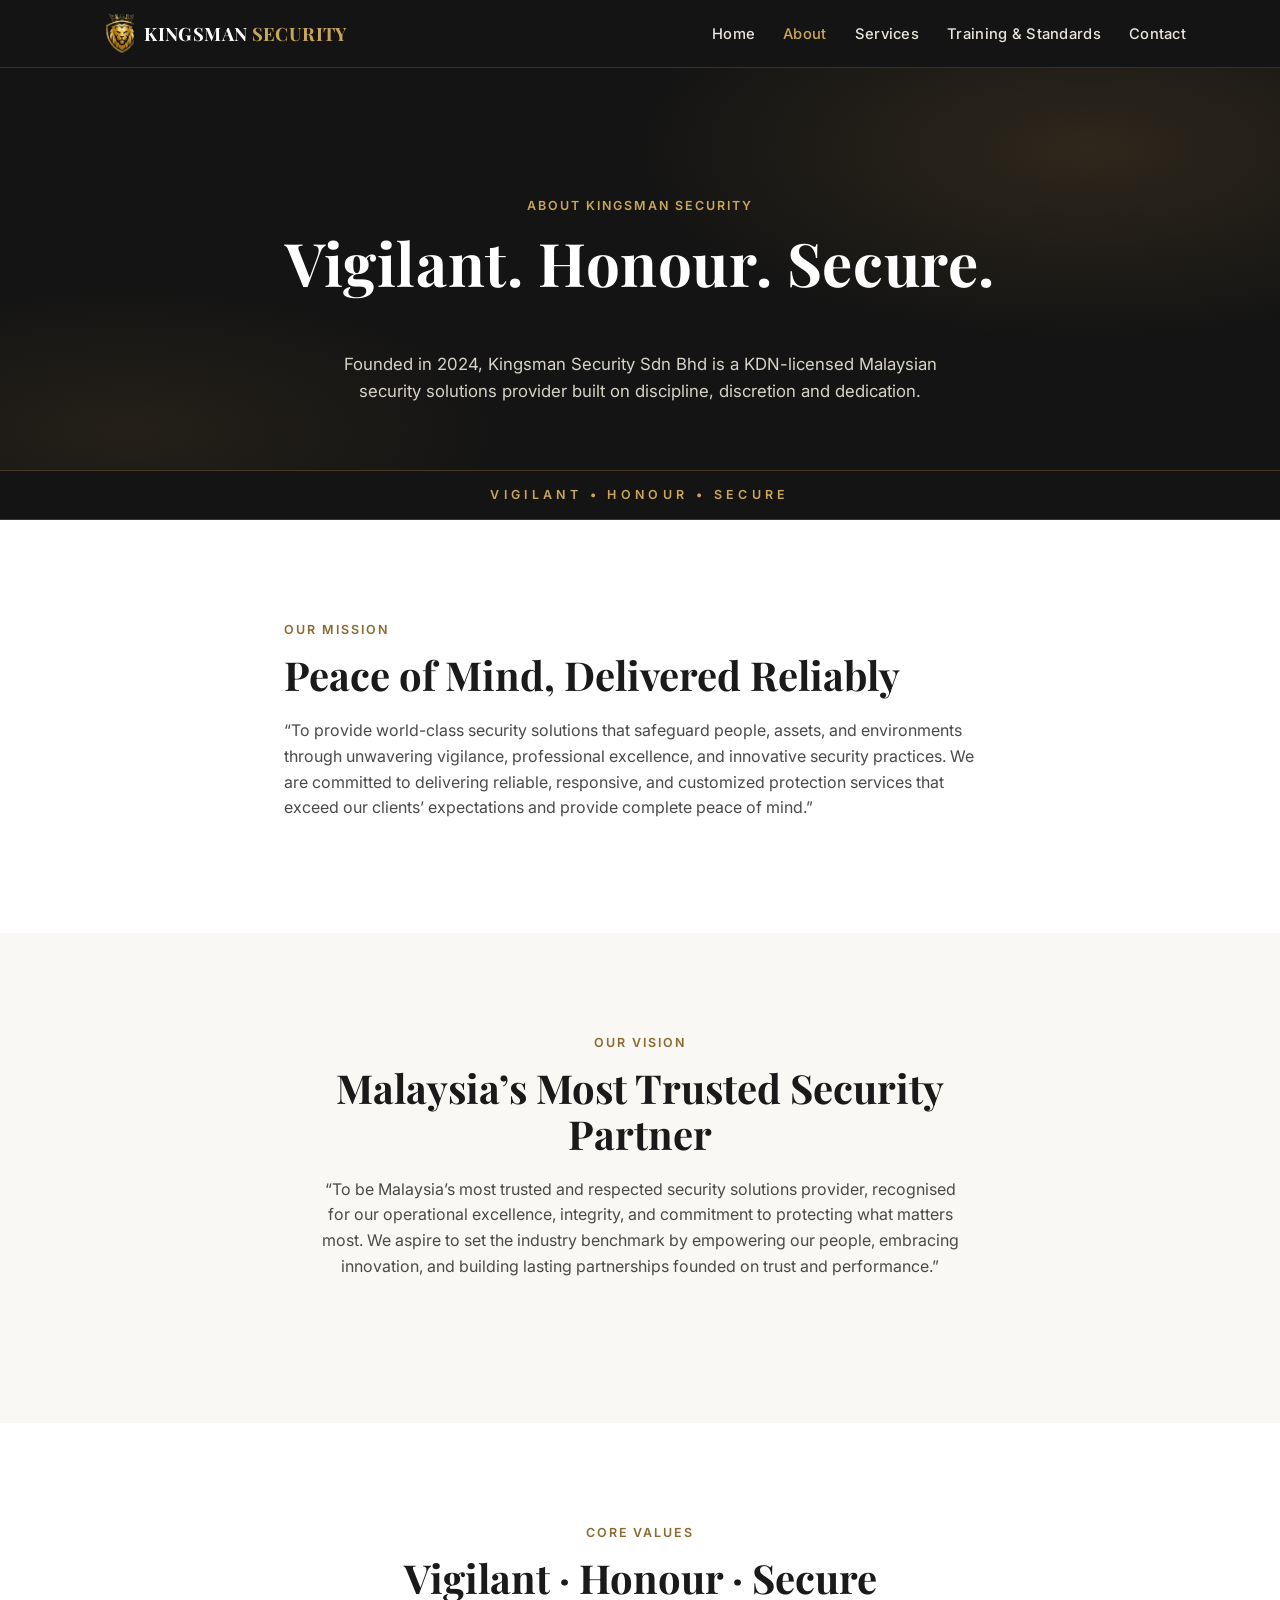
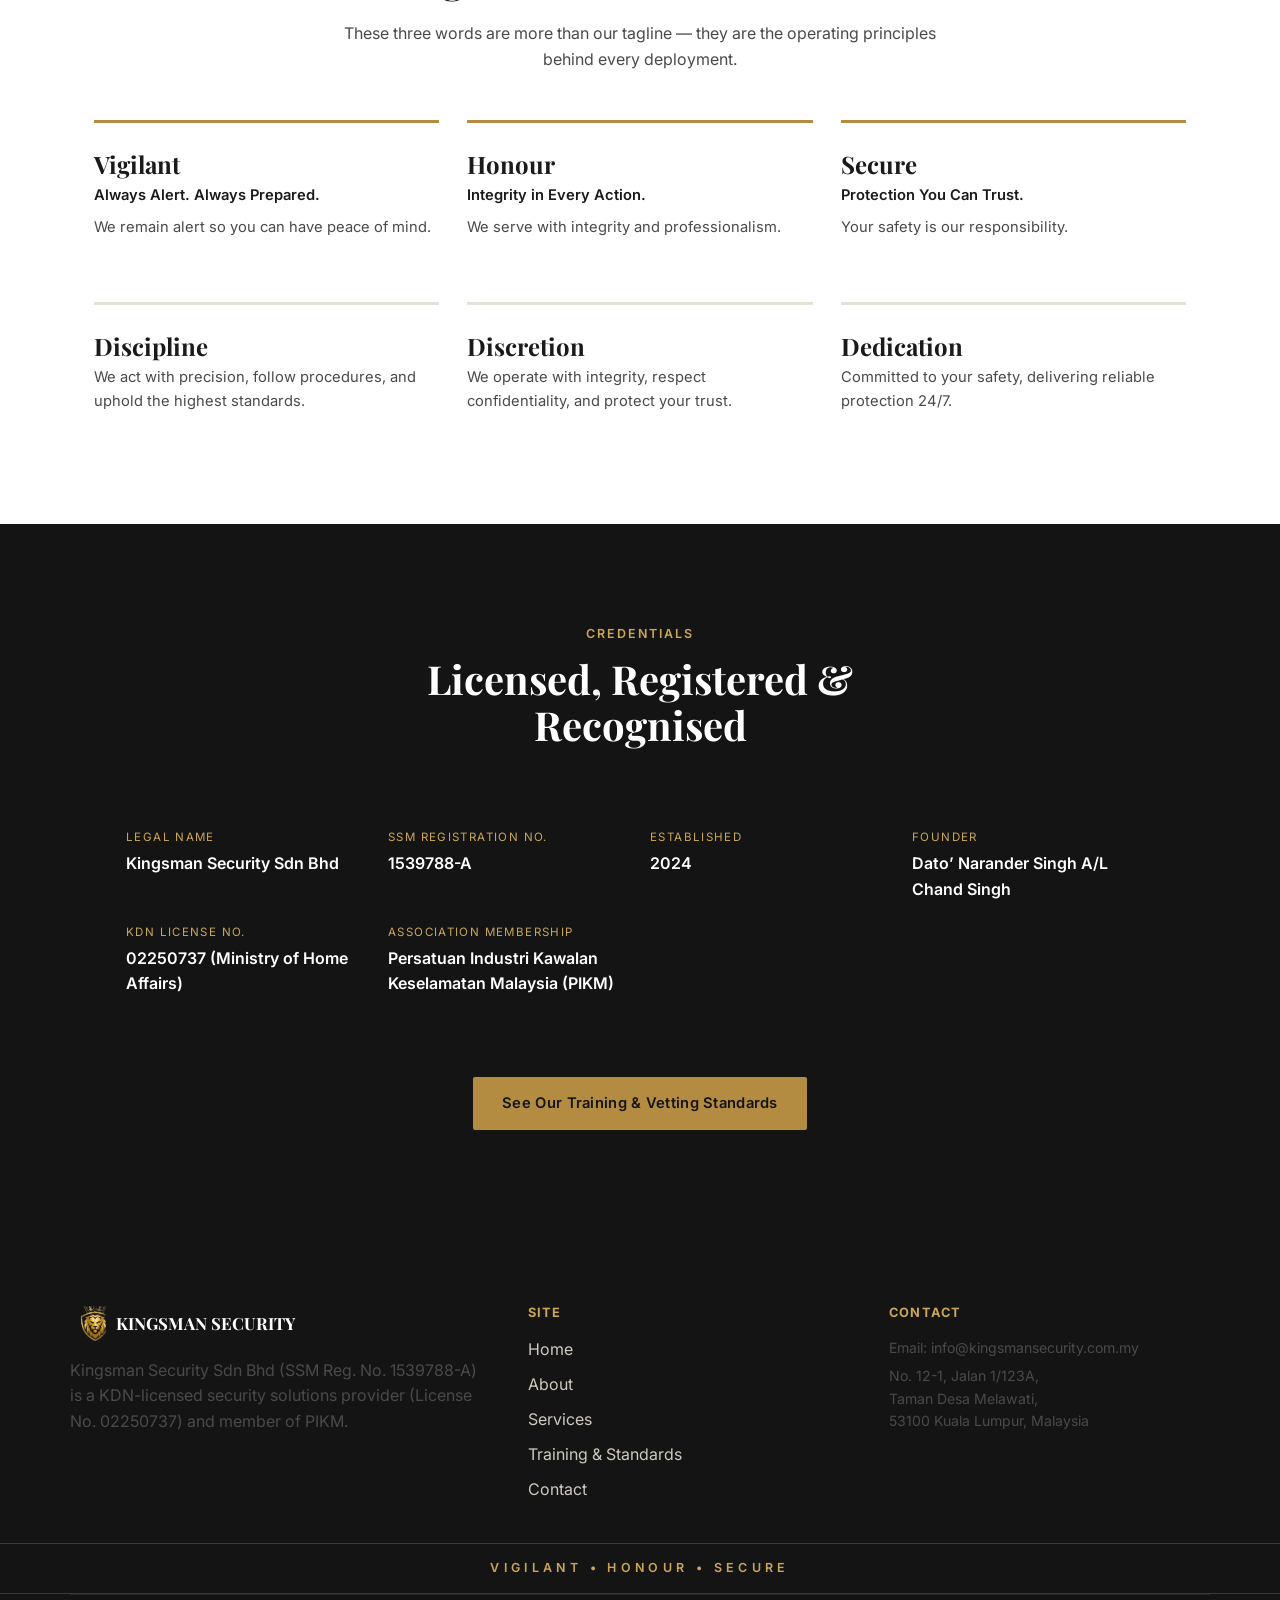
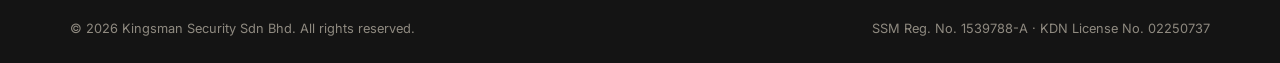
==== about.html @ a60b0aec "Initial build: Kingsman Security Sdn Bhd static site Five-page static site (home, about, services, t" ====
<!DOCTYPE html>
<html lang="en">
<head>
<meta charset="UTF-8">
<meta name="viewport" content="width=device-width, initial-scale=1.0">
<title>About Us | Kingsman Security Sdn Bhd</title>
<meta name="description" content="Kingsman Security Sdn Bhd (SSM Reg. No. 1539788-A) — founded 2024 by Dato' Narander Singh A/L Chand Singh. Our mission, vision, core values and KDN-licensed credentials.">
<link rel="canonical" href="https://www.kingsmansecurity.com.my/about.html">

<meta property="og:type" content="website">
<meta property="og:site_name" content="Kingsman Security Sdn Bhd">
<meta property="og:title" content="About Kingsman Security Sdn Bhd">
<meta property="og:description" content="Our mission, vision, core values and KDN-licensed, PIKM-affiliated credentials.">
<meta property="og:url" content="https://www.kingsmansecurity.com.my/about.html">
<meta property="og:image" content="https://www.kingsmansecurity.com.my/assets/icon-512.png">
<meta name="twitter:card" content="summary">

<link rel="icon" type="image/png" sizes="32x32" href="assets/favicon-32.png">
<link rel="icon" type="image/png" sizes="16x16" href="assets/favicon-16.png">
<link rel="apple-touch-icon" href="assets/apple-touch-icon.png">

<link rel="preconnect" href="https://fonts.googleapis.com">
<link rel="preconnect" href="https://fonts.gstatic.com" crossorigin>
<link href="https://fonts.googleapis.com/css2?family=Playfair+Display:wght@700;800&amp;family=Inter:wght@400;500;600;700&amp;display=swap" rel="stylesheet">
<link rel="stylesheet" href="styles.css">
</head>
<body>
<a class="skip-link" href="#main">Skip to content</a>

<header class="site-header">
  <div class="container">
    <a class="brand" href="index.html">
      <img src="assets/apple-touch-icon.png" alt="Kingsman Security lion-crest logo" width="40" height="40">
      <span class="brand-name">KINGSMAN <span>SECURITY</span></span>
    </a>
    <button class="nav-toggle" aria-label="Toggle navigation" aria-expanded="false">&#9776;</button>
    <nav class="main-nav" aria-label="Primary">
      <ul>
        <li><a href="index.html">Home</a></li>
        <li><a href="about.html" aria-current="page">About</a></li>
        <li><a href="services.html">Services</a></li>
        <li><a href="training-standards.html">Training &amp; Standards</a></li>
        <li><a href="contact.html">Contact</a></li>
      </ul>
    </nav>
  </div>
</header>

<main id="main">

  <section class="hero" style="border-bottom:none;">
    <div class="container hero-inner" style="padding-bottom:3rem;">
      <span class="eyebrow" style="color:var(--gold-light);">About Kingsman Security</span>
      <h1>Vigilant. Honour. Secure.</h1>
      <p class="lede">Founded in 2024, Kingsman Security Sdn Bhd is a KDN-licensed Malaysian security solutions provider built on discipline, discretion and dedication.</p>
    </div>
  </section>

  <div class="motif-strip">Vigilant &bull; Honour &bull; Secure</div>

  <section class="section">
    <div class="container" style="max-width:760px;">
      <span class="eyebrow">Our Mission</span>
      <h2>Peace of Mind, Delivered Reliably</h2>
      <p>&ldquo;To provide world-class security solutions that safeguard people, assets, and environments through unwavering vigilance, professional excellence, and innovative security practices. We are committed to delivering reliable, responsive, and customized protection services that exceed our clients&rsquo; expectations and provide complete peace of mind.&rdquo;</p>
    </div>
  </section>

  <section class="section section--alt">
    <div class="container">
      <div class="section-head">
        <span class="eyebrow">Our Vision</span>
        <h2>Malaysia&rsquo;s Most Trusted Security Partner</h2>
        <p>&ldquo;To be Malaysia&rsquo;s most trusted and respected security solutions provider, recognised for our operational excellence, integrity, and commitment to protecting what matters most. We aspire to set the industry benchmark by empowering our people, embracing innovation, and building lasting partnerships founded on trust and performance.&rdquo;</p>
      </div>
    </div>
  </section>

  <section class="section">
    <div class="container">
      <div class="section-head">
        <span class="eyebrow">Core Values</span>
        <h2>Vigilant &middot; Honour &middot; Secure</h2>
        <p>These three words are more than our tagline — they are the operating principles behind every deployment.</p>
      </div>
      <div class="grid grid--3">
        <div class="value-card">
          <h3>Vigilant</h3>
          <p class="value-line">Always Alert. Always Prepared.</p>
          <p>We remain alert so you can have peace of mind.</p>
        </div>
        <div class="value-card">
          <h3>Honour</h3>
          <p class="value-line">Integrity in Every Action.</p>
          <p>We serve with integrity and professionalism.</p>
        </div>
        <div class="value-card">
          <h3>Secure</h3>
          <p class="value-line">Protection You Can Trust.</p>
          <p>Your safety is our responsibility.</p>
        </div>
      </div>

      <div class="grid grid--3 mt-lg">
        <div class="value-card value-card--secondary">
          <h3>Discipline</h3>
          <p>We act with precision, follow procedures, and uphold the highest standards.</p>
        </div>
        <div class="value-card value-card--secondary">
          <h3>Discretion</h3>
          <p>We operate with integrity, respect confidentiality, and protect your trust.</p>
        </div>
        <div class="value-card value-card--secondary">
          <h3>Dedication</h3>
          <p>Committed to your safety, delivering reliable protection 24/7.</p>
        </div>
      </div>
    </div>
  </section>

  <section class="section section--dark">
    <div class="container">
      <div class="section-head">
        <span class="eyebrow">Credentials</span>
        <h2>Licensed, Registered &amp; Recognised</h2>
      </div>
      <dl class="credential-box">
        <div>
          <dt>Legal Name</dt>
          <dd>Kingsman Security Sdn Bhd</dd>
        </div>
        <div>
          <dt>SSM Registration No.</dt>
          <dd>1539788-A</dd>
        </div>
        <div>
          <dt>Established</dt>
          <dd>2024</dd>
        </div>
        <div>
          <dt>Founder</dt>
          <dd>Dato&rsquo; Narander Singh A/L Chand Singh</dd>
        </div>
        <div>
          <dt>KDN License No.</dt>
          <dd>02250737 (Ministry of Home Affairs)</dd>
        </div>
        <div>
          <dt>Association Membership</dt>
          <dd>Persatuan Industri Kawalan Keselamatan Malaysia (PIKM)</dd>
        </div>
      </dl>
      <p class="text-center mt-lg"><a class="btn btn-gold" href="training-standards.html">See Our Training &amp; Vetting Standards</a></p>
    </div>
  </section>

</main>

<footer class="site-footer">
  <div class="container footer-top">
    <div>
      <div class="footer-brand">
        <img src="assets/apple-touch-icon.png" alt="Kingsman Security lion-crest logo" width="36" height="36">
        <span>KINGSMAN SECURITY</span>
      </div>
      <p>Kingsman Security Sdn Bhd (SSM Reg. No. 1539788-A) is a KDN-licensed security solutions provider (License No. 02250737) and member of PIKM.</p>
    </div>
    <div class="footer-col">
      <h4>Site</h4>
      <ul>
        <li><a href="index.html">Home</a></li>
        <li><a href="about.html">About</a></li>
        <li><a href="services.html">Services</a></li>
        <li><a href="training-standards.html">Training &amp; Standards</a></li>
        <li><a href="contact.html">Contact</a></li>
      </ul>
    </div>
    <div class="footer-col">
      <h4>Contact</h4>
      <p>Email: info@kingsmansecurity.com.my</p>
      <p>No. 12-1, Jalan 1/123A,<br>Taman Desa Melawati,<br>53100 Kuala Lumpur, Malaysia</p>
    </div>
  </div>
  <div class="motif-strip">Vigilant &bull; Honour &bull; Secure</div>
  <div class="container footer-bottom">
    <span>&copy; <span data-year>2026</span> Kingsman Security Sdn Bhd. All rights reserved.</span>
    <span>SSM Reg. No. 1539788-A &middot; KDN License No. 02250737</span>
  </div>
</footer>

<script src="script.js"></script>
</body>
</html>
---- styles.css ----
/* ==========================================================================
   Kingsman Security Sdn Bhd — shared stylesheet
   Brand tokens verified via pixel-sampling of client PDFs. See
   CLAUDE-kingsman-build.md for sourcing notes and contrast rules.
   Rule: gold TEXT only ever appears on the black/charcoal background.
   On white sections gold is decorative only (borders/icons/dividers).
   ========================================================================== */

:root {
  --gold: #B38C41;
  --gold-light: #cba658;
  --black: #141414;
  --charcoal: #1e1e1e;
  --paper: #ffffff;
  --ink: #1a1a1a;
  --ink-soft: #4a4a4a;
  --line: #e6e2da;

  --font-display: "Playfair Display", "Cormorant Garamond", Georgia, serif;
  --font-body: "Inter", -apple-system, BlinkMacSystemFont, "Segoe UI", Roboto, sans-serif;

  --container: 1140px;
  --radius: 2px;
}

* { box-sizing: border-box; }
html { scroll-behavior: smooth; }

body {
  margin: 0;
  font-family: var(--font-body);
  color: var(--ink);
  background: var(--paper);
  line-height: 1.6;
  -webkit-font-smoothing: antialiased;
}

img { max-width: 100%; height: auto; display: block; }

h1, h2, h3, h4 {
  font-family: var(--font-display);
  line-height: 1.15;
  margin: 0 0 0.5em;
  font-weight: 700;
}

h1 { font-size: clamp(2.25rem, 5vw, 3.75rem); }
h2 { font-size: clamp(1.75rem, 3.5vw, 2.5rem); }
h3 { font-size: clamp(1.25rem, 2.5vw, 1.5rem); }

p { margin: 0 0 1em; color: var(--ink-soft); }
a { color: inherit; text-decoration: none; }

.container {
  max-width: var(--container);
  margin: 0 auto;
  padding: 0 1.5rem;
}

.section { padding: clamp(3rem, 8vw, 6rem) 0; }
.section--dark { background: var(--black); color: #f4f2ee; }
.section--dark p { color: #cfcac0; }
.section--dark h1, .section--dark h2, .section--dark h3 { color: var(--paper); }
.section--charcoal { background: var(--charcoal); color: #f4f2ee; }
.section--charcoal p { color: #cfcac0; }
.section--alt { background: #faf8f4; }

.eyebrow {
  display: inline-block;
  font-family: var(--font-body);
  font-size: 0.78rem;
  font-weight: 600;
  letter-spacing: 0.16em;
  text-transform: uppercase;
  color: var(--gold);
  margin-bottom: 0.75rem;
}

/* Gold is decorative-only on white/light backgrounds — never body/heading text there. */
.section--alt .eyebrow,
.section:not(.section--dark):not(.section--charcoal) .eyebrow { color: #8a6a2f; }

.section--dark .eyebrow,
.section--charcoal .eyebrow { color: var(--gold-light); }

/* ---------------------------------------------------------------- header */
.site-header {
  position: sticky;
  top: 0;
  z-index: 100;
  background: var(--black);
  border-bottom: 1px solid rgba(179, 140, 65, 0.25);
}

.site-header .container {
  display: flex;
  align-items: center;
  justify-content: space-between;
  padding-top: 0.85rem;
  padding-bottom: 0.85rem;
}

.brand {
  display: flex;
  align-items: center;
  gap: 0.65rem;
  color: var(--paper);
}

.brand img { width: 40px; height: 40px; }

.brand-name {
  font-family: var(--font-display);
  font-weight: 700;
  font-size: 1.15rem;
  letter-spacing: 0.02em;
  color: var(--paper);
}

.brand-name span { color: var(--gold-light); }

.nav-toggle {
  display: none;
  background: none;
  border: 1px solid rgba(179, 140, 65, 0.4);
  border-radius: var(--radius);
  padding: 0.4rem 0.6rem;
  color: var(--paper);
  font-size: 1.1rem;
  cursor: pointer;
}

.main-nav ul {
  list-style: none;
  display: flex;
  gap: 1.75rem;
  margin: 0;
  padding: 0;
}

.main-nav a {
  color: #e9e5dc;
  font-size: 0.92rem;
  font-weight: 500;
  letter-spacing: 0.02em;
  transition: color 0.15s ease;
}

.main-nav a:hover,
.main-nav a[aria-current="page"] { color: var(--gold-light); }

@media (max-width: 820px) {
  .nav-toggle { display: inline-flex; align-items: center; }
  .main-nav {
    position: absolute;
    top: 100%;
    left: 0;
    right: 0;
    background: var(--black);
    border-bottom: 1px solid rgba(179, 140, 65, 0.25);
    max-height: 0;
    overflow: hidden;
    transition: max-height 0.25s ease;
  }
  .main-nav.is-open { max-height: 26rem; }
  .main-nav ul {
    flex-direction: column;
    gap: 0;
    padding: 0.5rem 1.5rem 1.25rem;
  }
  .main-nav li { border-top: 1px solid rgba(255,255,255,0.06); }
  .main-nav a { display: block; padding: 0.85rem 0; }
}

/* ----------------------------------------------------------------- hero */
.hero {
  background: var(--black);
  color: var(--paper);
  position: relative;
  overflow: hidden;
  border-bottom: 3px solid var(--gold);
}

.hero::before {
  content: "";
  position: absolute;
  inset: 0;
  background:
    radial-gradient(60% 80% at 85% 20%, rgba(179,140,65,0.16), transparent 60%),
    radial-gradient(50% 60% at 10% 90%, rgba(179,140,65,0.10), transparent 60%);
  pointer-events: none;
}

.hero-inner {
  position: relative;
  padding: clamp(4rem, 12vw, 8rem) 0 clamp(3rem, 8vw, 5rem);
  text-align: center;
  display: flex;
  flex-direction: column;
  align-items: center;
  min-width: 0;
}

.hero-inner > * { min-width: 0; max-width: 100%; }

.hero-crest { width: clamp(72px, 12vw, 108px); height: auto; margin-bottom: 1.5rem; }

.hero h1 {
  color: var(--paper);
  letter-spacing: 0.01em;
}

.hero .tagline {
  font-family: var(--font-body);
  letter-spacing: 0.3em;
  text-transform: uppercase;
  font-size: clamp(0.75rem, 1.6vw, 0.95rem);
  color: var(--gold-light);
  font-weight: 600;
  margin-top: 0.75rem;
}

.hero .lede {
  max-width: 640px;
  color: #d8d3c8;
  font-size: 1.05rem;
  margin-top: 1.5rem;
}

.hero-actions {
  display: flex;
  flex-wrap: wrap;
  gap: 1rem;
  justify-content: center;
  margin-top: 2.25rem;
}

/* --------------------------------------------------------------- buttons */
.btn {
  display: inline-flex;
  align-items: center;
  justify-content: center;
  padding: 0.85rem 1.75rem;
  border-radius: var(--radius);
  font-weight: 600;
  font-size: 0.92rem;
  letter-spacing: 0.02em;
  border: 1px solid transparent;
  cursor: pointer;
  transition: transform 0.15s ease, background 0.15s ease, border-color 0.15s ease;
}

.btn:hover { transform: translateY(-1px); }

.btn-gold { background: var(--gold); color: var(--black); }
.btn-gold:hover { background: var(--gold-light); }

.btn-outline {
  background: transparent;
  color: var(--paper);
  border-color: rgba(244, 242, 238, 0.4);
}
.btn-outline:hover { border-color: var(--gold-light); color: var(--gold-light); }

.btn-dark { background: var(--black); color: var(--paper); }
.btn-dark:hover { background: var(--charcoal); }

/* ------------------------------------------------------------- sig strip */
.motif-strip {
  background: var(--black);
  color: var(--gold-light);
  text-align: center;
  padding: 0.9rem 1rem;
  font-size: 0.78rem;
  letter-spacing: 0.35em;
  text-transform: uppercase;
  font-weight: 600;
  border-top: 1px solid rgba(179,140,65,0.3);
  border-bottom: 1px solid rgba(179,140,65,0.3);
}

/* ------------------------------------------------------------ trust bar */
.trust-bar {
  display: flex;
  flex-wrap: wrap;
  gap: 1.25rem 2.5rem;
  justify-content: center;
  margin-top: 2.5rem;
}

.trust-item {
  display: flex;
  align-items: center;
  gap: 0.6rem;
  font-size: 0.85rem;
  color: #d8d3c8;
}

.trust-item strong { color: var(--paper); font-weight: 600; }

/* ------------------------------------------------------------- section head */
.section-head {
  max-width: 640px;
  margin: 0 auto 3rem;
  text-align: center;
}

.section-head p { margin: 0; }

/* ------------------------------------------------------------ card grids */
.grid {
  display: grid;
  gap: 1.75rem;
  grid-template-columns: repeat(auto-fit, minmax(280px, 1fr));
}

.grid--3 { grid-template-columns: repeat(auto-fit, minmax(240px, 1fr)); }

.card {
  background: var(--paper);
  border: 1px solid var(--line);
  border-radius: var(--radius);
  overflow: hidden;
  display: flex;
  flex-direction: column;
  transition: box-shadow 0.2s ease, transform 0.2s ease;
}

.card:hover { box-shadow: 0 12px 28px rgba(20,20,20,0.08); transform: translateY(-2px); }

.card img { width: 100%; aspect-ratio: 16 / 9; object-fit: cover; }

.card-body { padding: 1.5rem; display: flex; flex-direction: column; gap: 0.5rem; flex: 1; }

.card-body h3 { margin-bottom: 0.25rem; }
.card-body p { font-size: 0.92rem; margin-bottom: 0; flex: 1; }

.card-index {
  font-family: var(--font-display);
  color: var(--gold);
  opacity: 0.55;
  font-size: 0.85rem;
  font-weight: 700;
  letter-spacing: 0.05em;
}

/* dark variant card for pillar tiles without photography */
.pillar-card {
  background: var(--charcoal);
  color: var(--paper);
  border: 1px solid rgba(179,140,65,0.22);
  border-radius: var(--radius);
  padding: 2rem 1.75rem;
}

.pillar-card h3 { color: var(--paper); }
.pillar-card p { color: #cfcac0; font-size: 0.92rem; margin-bottom: 0; }
.pillar-card .card-index { opacity: 0.8; }

/* ------------------------------------------------------------- value cards */
.value-card {
  border-top: 3px solid var(--gold);
  padding: 1.75rem 0 0;
}

.value-card h3 { margin-bottom: 0.35rem; }
.value-card .value-line { font-weight: 600; color: var(--ink); margin-bottom: 0.5rem; }
.value-card p { font-size: 0.92rem; }

.value-card--secondary { border-top-color: var(--line); }

/* ------------------------------------------------------------ credential box */
.credential-box {
  background: var(--black);
  color: var(--paper);
  border-radius: var(--radius);
  padding: 2rem;
  display: grid;
  gap: 1.25rem;
  grid-template-columns: repeat(auto-fit, minmax(220px, 1fr));
}

.credential-box dt {
  font-size: 0.72rem;
  text-transform: uppercase;
  letter-spacing: 0.12em;
  color: var(--gold-light);
  margin-bottom: 0.3rem;
}

.credential-box dd { margin: 0; font-weight: 600; }

/* ---------------------------------------------------------------- notice */
.notice {
  border: 1px dashed #b8860b;
  background: #fdf8ec;
  color: #6b4e00;
  padding: 1rem 1.25rem;
  border-radius: var(--radius);
  font-size: 0.88rem;
}

.notice strong { color: #4a3600; }

/* ------------------------------------------------------------------ list */
.check-list { list-style: none; margin: 0; padding: 0; display: grid; gap: 0.75rem; }
.check-list li { position: relative; padding-left: 1.5rem; }
.check-list li::before {
  content: "";
  position: absolute;
  left: 0;
  top: 0.55em;
  width: 8px; height: 8px;
  background: var(--gold);
  border-radius: 50%;
}

/* --------------------------------------------------------------- footer */
.site-footer { background: var(--black); color: #cfcac0; }

.footer-top {
  padding: clamp(3rem, 6vw, 4rem) 0 2.5rem;
  display: grid;
  gap: 2.5rem;
  grid-template-columns: 1.3fr 1fr 1fr;
}

@media (max-width: 720px) {
  .footer-top { grid-template-columns: 1fr; }
}

.footer-brand { display: flex; align-items: center; gap: 0.65rem; margin-bottom: 1rem; }
.footer-brand img { width: 36px; height: 36px; }
.footer-brand span { font-family: var(--font-display); font-weight: 700; color: var(--paper); font-size: 1.05rem; }

.footer-col h4 {
  color: var(--gold-light);
  font-family: var(--font-body);
  font-size: 0.8rem;
  letter-spacing: 0.1em;
  text-transform: uppercase;
  margin-bottom: 1rem;
}

.footer-col ul { list-style: none; margin: 0; padding: 0; display: grid; gap: 0.6rem; }
.footer-col a:hover { color: var(--gold-light); }
.footer-col p { font-size: 0.88rem; margin-bottom: 0.4rem; }

.footer-bottom {
  border-top: 1px solid rgba(255,255,255,0.08);
  padding: 1.5rem 0;
  display: flex;
  flex-wrap: wrap;
  gap: 1rem;
  justify-content: space-between;
  font-size: 0.8rem;
  color: #8f8a80;
}

/* ---------------------------------------------------------------- forms */
.form-grid { display: grid; gap: 1.25rem; grid-template-columns: 1fr 1fr; }
.form-grid .full { grid-column: 1 / -1; }

@media (max-width: 640px) { .form-grid { grid-template-columns: 1fr; } }

label {
  display: block;
  font-size: 0.82rem;
  font-weight: 600;
  margin-bottom: 0.4rem;
  color: var(--ink);
}

input, select, textarea {
  width: 100%;
  padding: 0.75rem 0.9rem;
  border: 1px solid #d6d1c6;
  border-radius: var(--radius);
  font: inherit;
  color: var(--ink);
  background: var(--paper);
}

input:focus, select:focus, textarea:focus {
  outline: none;
  border-color: var(--gold);
  box-shadow: 0 0 0 3px rgba(179,140,65,0.18);
}

textarea { resize: vertical; min-height: 120px; }

/* --------------------------------------------------------------- helpers */
.text-center { text-align: center; }
.mt-lg { margin-top: 3rem; }
.two-col {
  display: grid;
  gap: 3rem;
  grid-template-columns: 1fr 1fr;
  align-items: center;
}
@media (max-width: 820px) { .two-col { grid-template-columns: 1fr; } }

.tag-list { display: flex; flex-wrap: wrap; gap: 0.6rem; }
.tag {
  font-size: 0.78rem;
  font-weight: 600;
  padding: 0.35rem 0.75rem;
  border: 1px solid var(--gold);
  color: #6b4e00;
  border-radius: 999px;
}
.section--dark .tag, .section--charcoal .tag { color: var(--gold-light); border-color: var(--gold-light); }

.skip-link {
  position: absolute;
  left: -999px;
  top: auto;
  background: var(--gold);
  color: var(--black);
  padding: 0.75rem 1.25rem;
  z-index: 1000;
}
.skip-link:focus { left: 1rem; top: 1rem; }
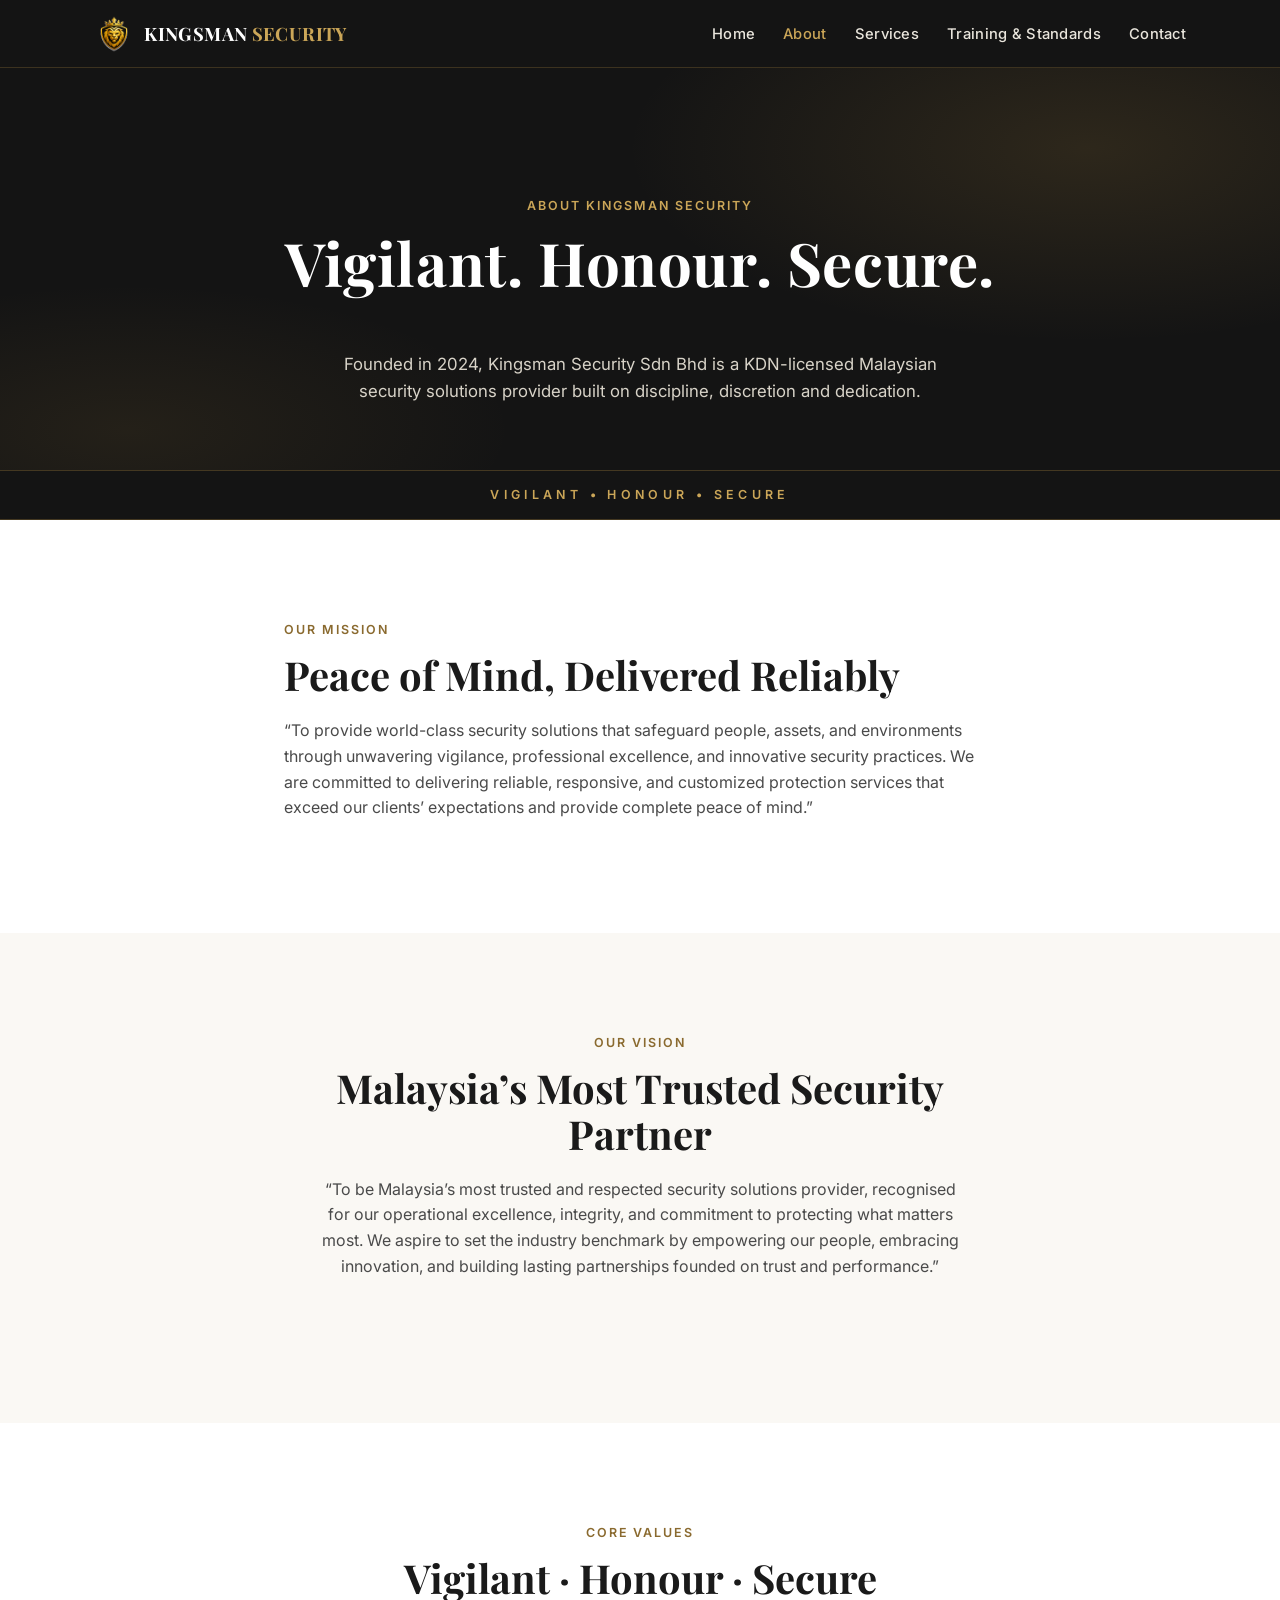
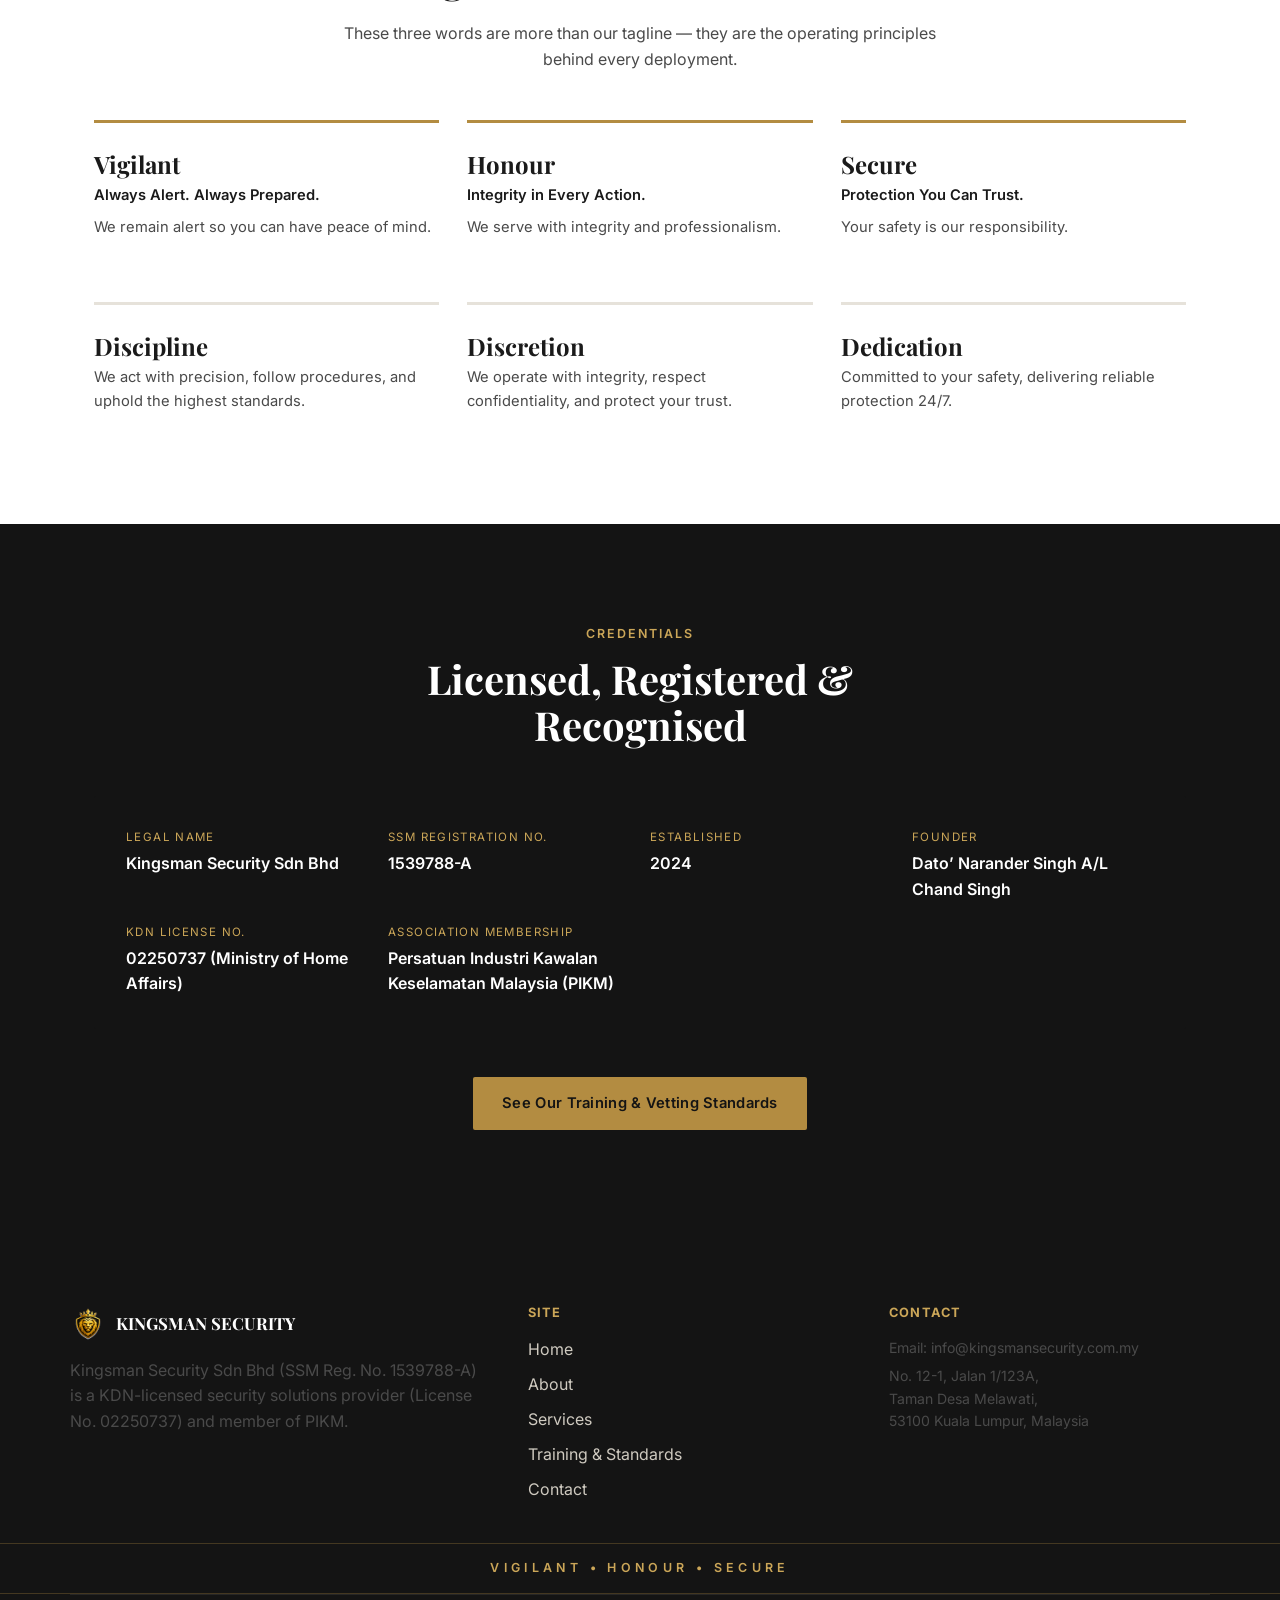
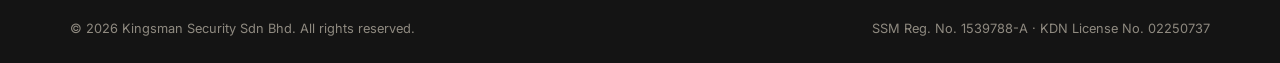
==== commit f7d2bcc9: "Update logo, favicons, and social share image from new brand artwork - Regenerate logo-lion-crest-so" ====
--- a/about.html
+++ b/about.html
@@ -12,8 +12,10 @@
 <meta property="og:title" content="About Kingsman Security Sdn Bhd">
 <meta property="og:description" content="Our mission, vision, core values and KDN-licensed, PIKM-affiliated credentials.">
 <meta property="og:url" content="https://www.kingsmansecurity.com.my/about.html">
-<meta property="og:image" content="https://www.kingsmansecurity.com.my/assets/icon-512.png">
-<meta name="twitter:card" content="summary">
+<meta property="og:image" content="https://www.kingsmansecurity.com.my/assets/og-share-image.jpg">
+<meta property="og:image:width" content="1200">
+<meta property="og:image:height" content="630">
+<meta name="twitter:card" content="summary_large_image">
 
 <link rel="icon" type="image/png" sizes="32x32" href="assets/favicon-32.png">
 <link rel="icon" type="image/png" sizes="16x16" href="assets/favicon-16.png">
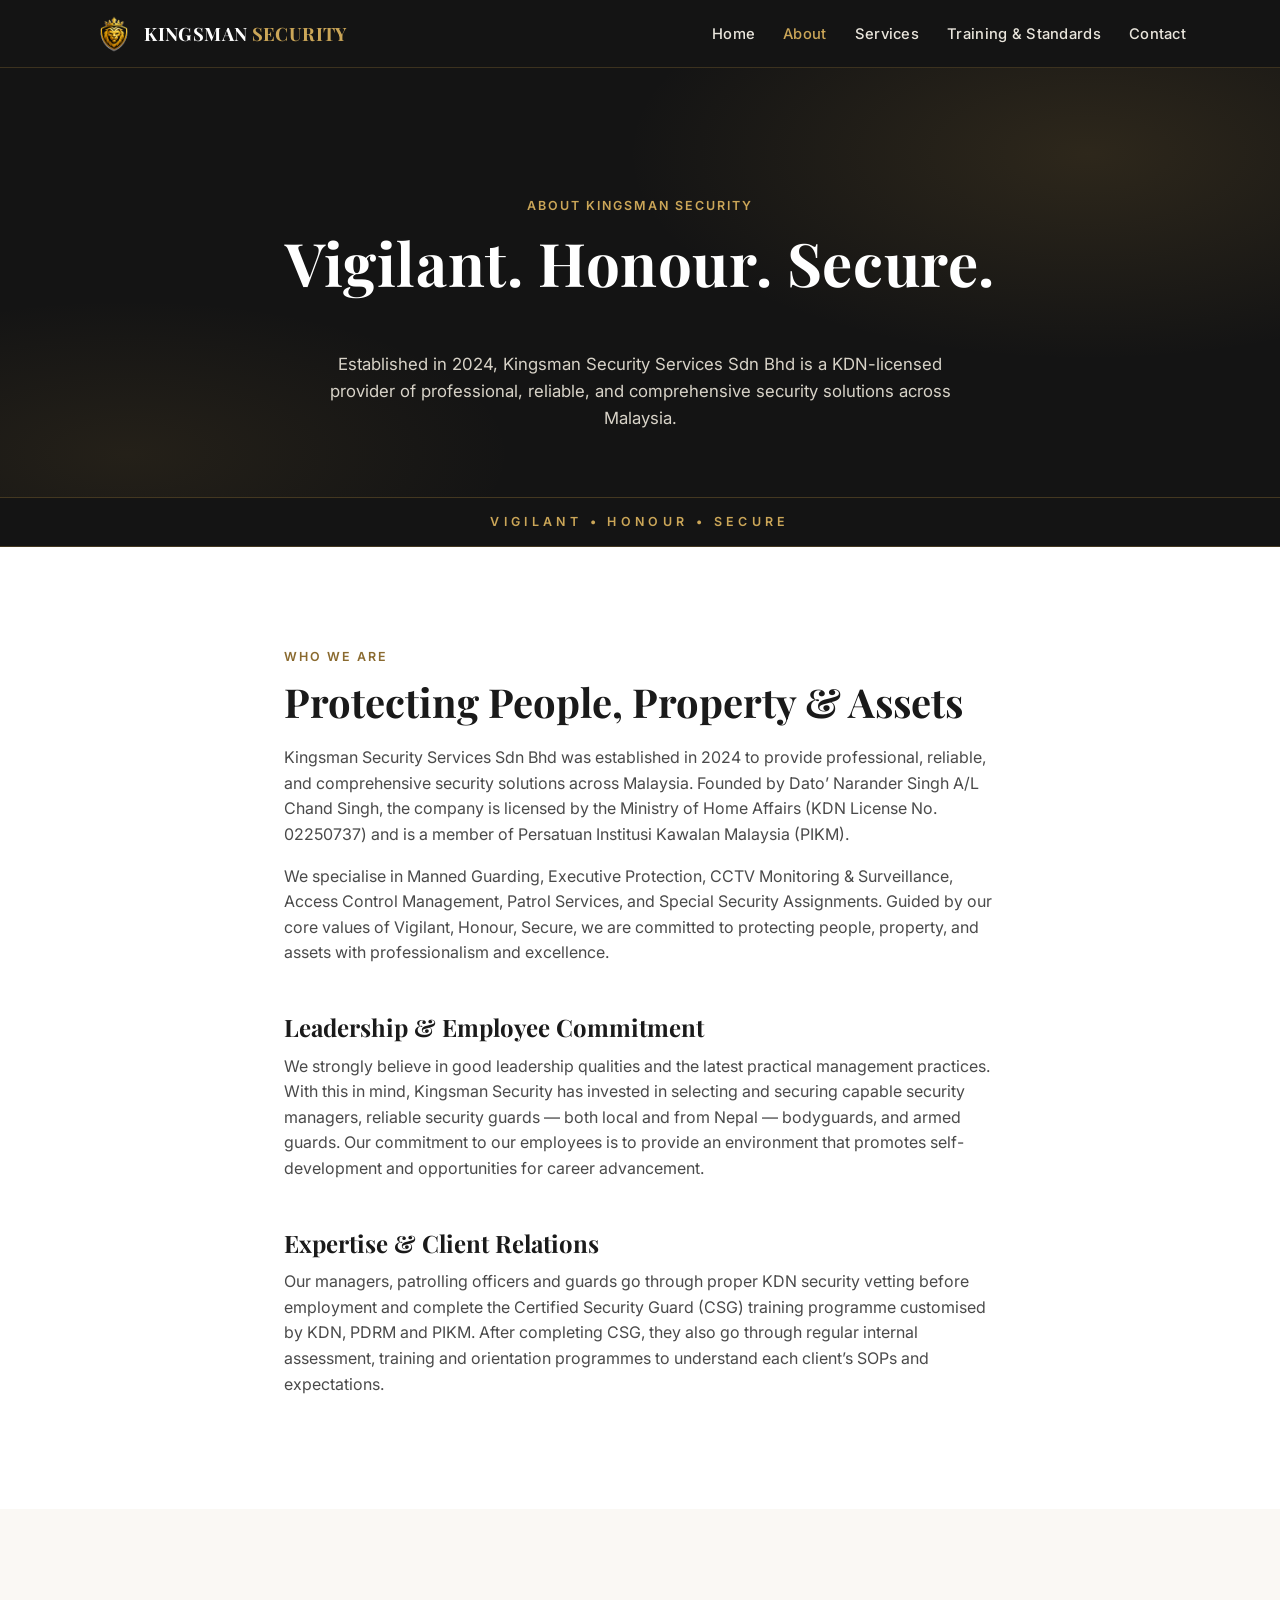
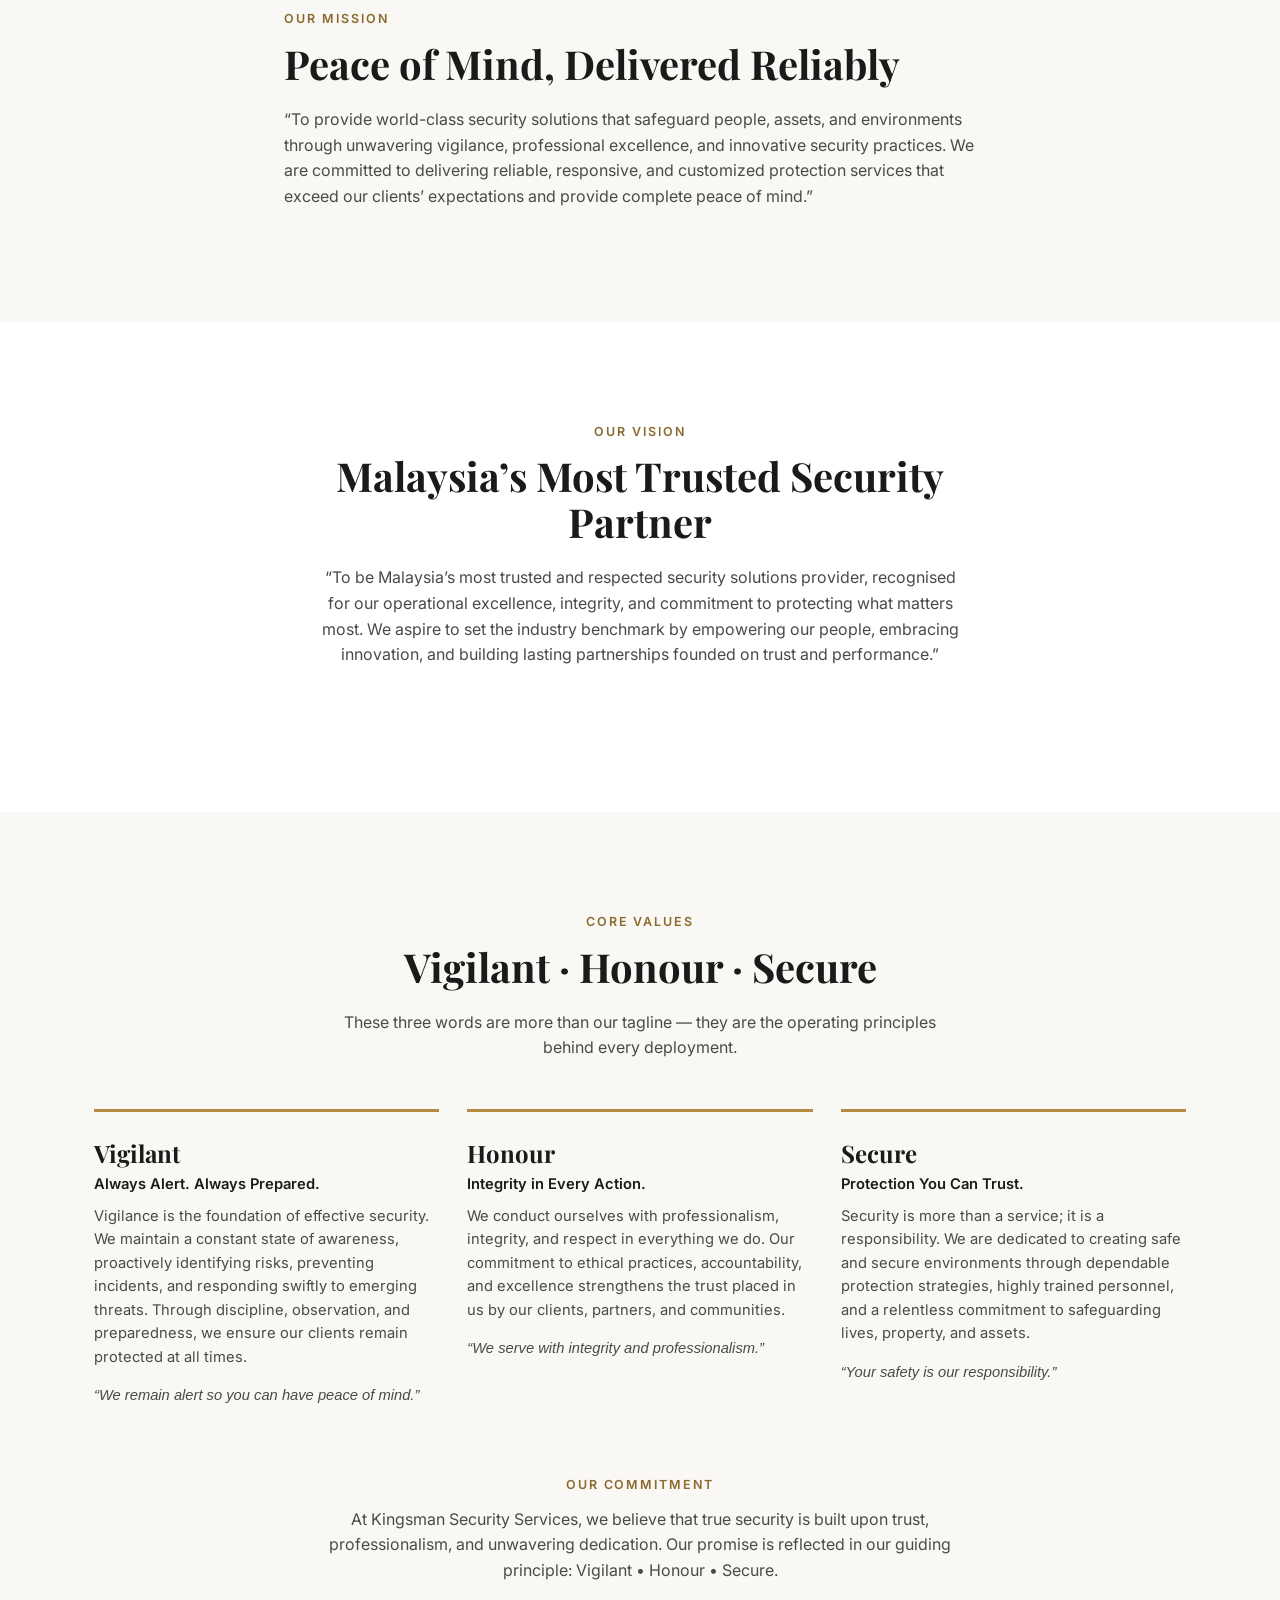
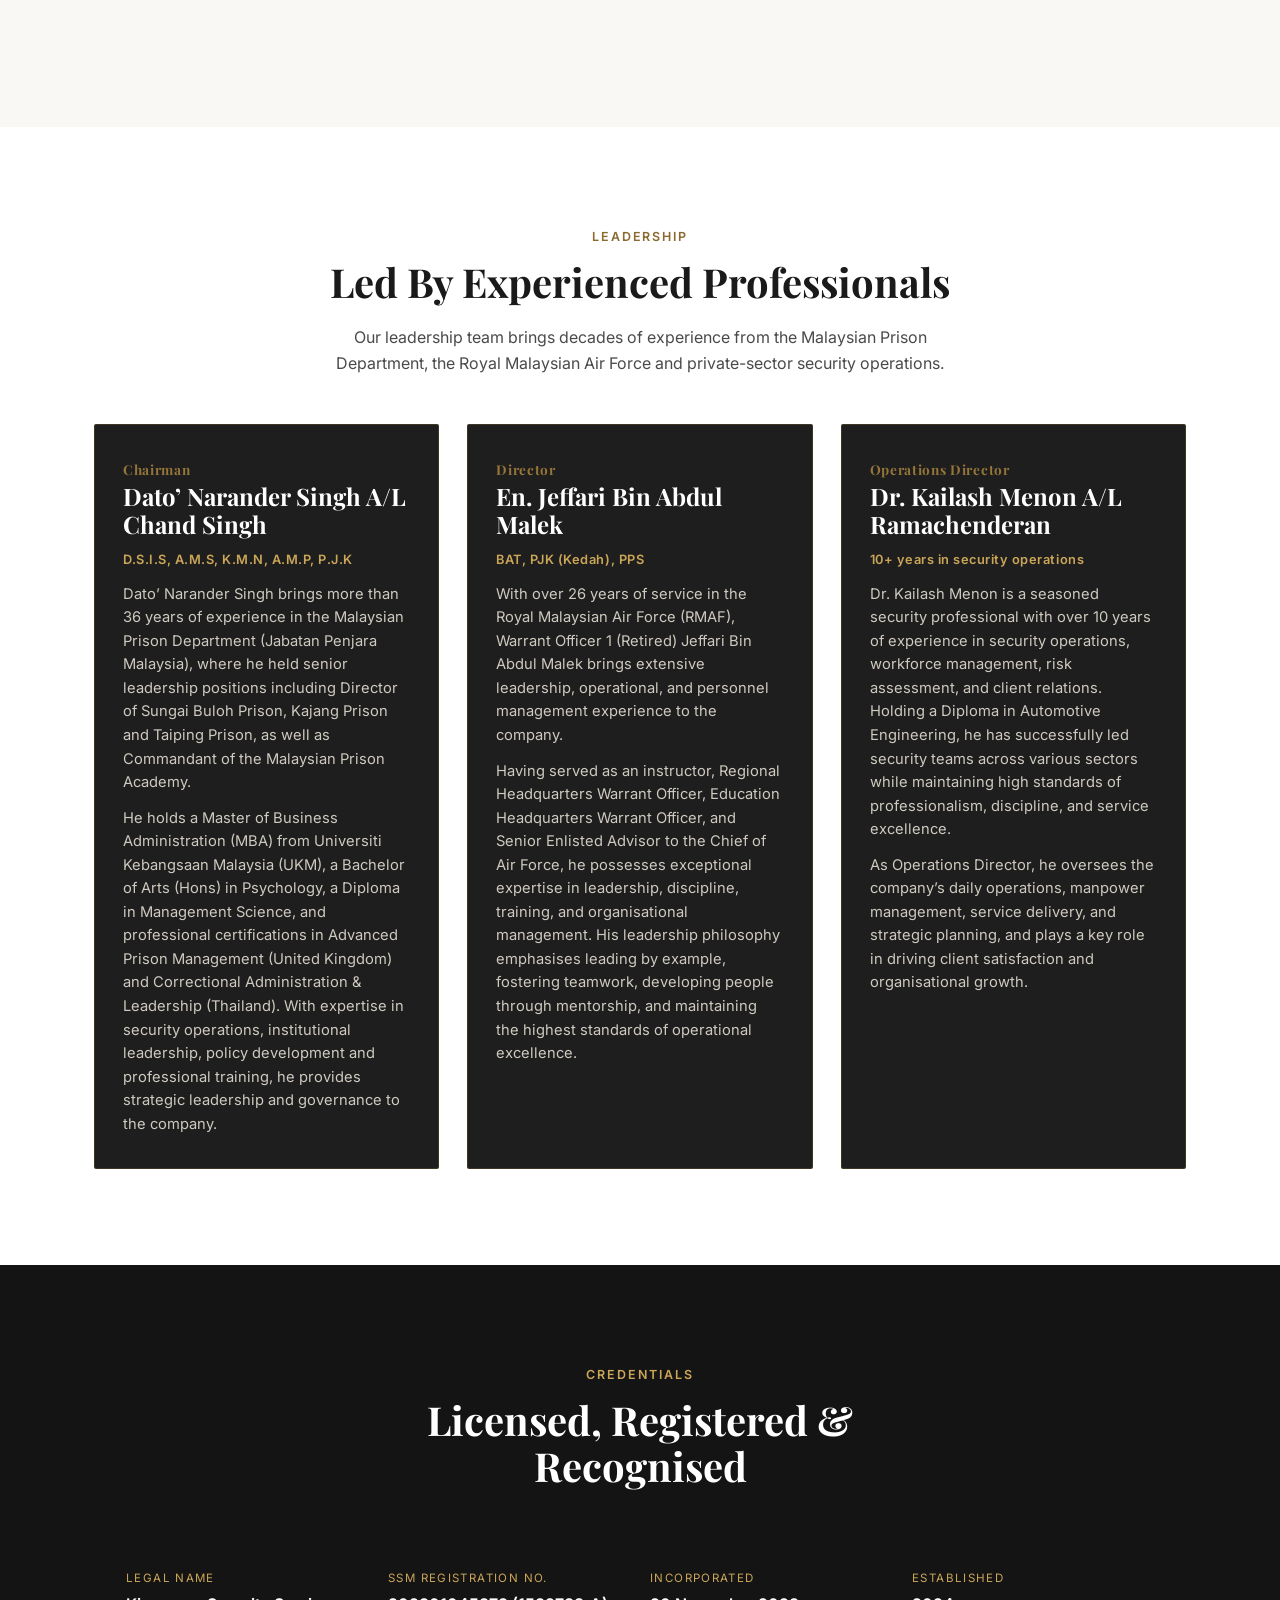
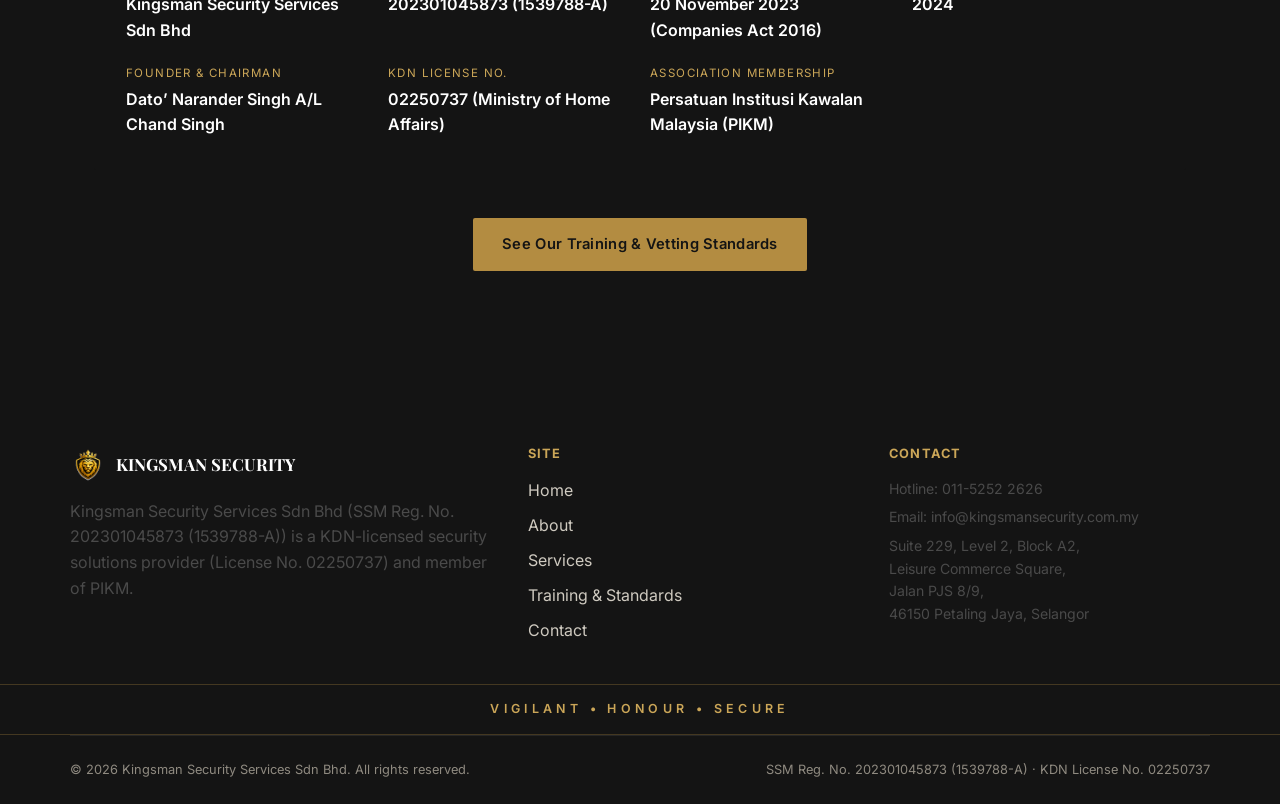
==== commit 3fbda44e: "Sync site content with latest Kingsman company profile Update legal name, registration number, PIKM " ====
--- a/about.html
+++ b/about.html
@@ -3,13 +3,13 @@
 <head>
 <meta charset="UTF-8">
 <meta name="viewport" content="width=device-width, initial-scale=1.0">
-<title>About Us | Kingsman Security Sdn Bhd</title>
-<meta name="description" content="Kingsman Security Sdn Bhd (SSM Reg. No. 1539788-A) — founded 2024 by Dato' Narander Singh A/L Chand Singh. Our mission, vision, core values and KDN-licensed credentials.">
+<title>About Us | Kingsman Security Services Sdn Bhd</title>
+<meta name="description" content="Kingsman Security Services Sdn Bhd (SSM Reg. No. 202301045873 (1539788-A)) — founded 2024 by Dato' Narander Singh A/L Chand Singh. Our mission, vision, core values, leadership team and KDN-licensed credentials.">
 <link rel="canonical" href="https://www.kingsmansecurity.com.my/about.html">
 
 <meta property="og:type" content="website">
-<meta property="og:site_name" content="Kingsman Security Sdn Bhd">
-<meta property="og:title" content="About Kingsman Security Sdn Bhd">
+<meta property="og:site_name" content="Kingsman Security Services Sdn Bhd">
+<meta property="og:title" content="About Kingsman Security Services Sdn Bhd">
 <meta property="og:description" content="Our mission, vision, core values and KDN-licensed, PIKM-affiliated credentials.">
 <meta property="og:url" content="https://www.kingsmansecurity.com.my/about.html">
 <meta property="og:image" content="https://www.kingsmansecurity.com.my/assets/og-share-image.jpg">
@@ -54,13 +54,28 @@
     <div class="container hero-inner" style="padding-bottom:3rem;">
       <span class="eyebrow" style="color:var(--gold-light);">About Kingsman Security</span>
       <h1>Vigilant. Honour. Secure.</h1>
-      <p class="lede">Founded in 2024, Kingsman Security Sdn Bhd is a KDN-licensed Malaysian security solutions provider built on discipline, discretion and dedication.</p>
+      <p class="lede">Established in 2024, Kingsman Security Services Sdn Bhd is a KDN-licensed provider of professional, reliable, and comprehensive security solutions across Malaysia.</p>
     </div>
   </section>
 
   <div class="motif-strip">Vigilant &bull; Honour &bull; Secure</div>
 
   <section class="section">
+    <div class="container" style="max-width:760px;">
+      <span class="eyebrow">Who We Are</span>
+      <h2>Protecting People, Property &amp; Assets</h2>
+      <p>Kingsman Security Services Sdn Bhd was established in 2024 to provide professional, reliable, and comprehensive security solutions across Malaysia. Founded by Dato&rsquo; Narander Singh A/L Chand Singh, the company is licensed by the Ministry of Home Affairs (KDN License No. 02250737) and is a member of Persatuan Institusi Kawalan Malaysia (PIKM).</p>
+      <p>We specialise in Manned Guarding, Executive Protection, CCTV Monitoring &amp; Surveillance, Access Control Management, Patrol Services, and Special Security Assignments. Guided by our core values of Vigilant, Honour, Secure, we are committed to protecting people, property, and assets with professionalism and excellence.</p>
+
+      <h3 class="mt-lg">Leadership &amp; Employee Commitment</h3>
+      <p>We strongly believe in good leadership qualities and the latest practical management practices. With this in mind, Kingsman Security has invested in selecting and securing capable security managers, reliable security guards &mdash; both local and from Nepal &mdash; bodyguards, and armed guards. Our commitment to our employees is to provide an environment that promotes self-development and opportunities for career advancement.</p>
+
+      <h3 class="mt-lg">Expertise &amp; Client Relations</h3>
+      <p>Our managers, patrolling officers and guards go through proper KDN security vetting before employment and complete the Certified Security Guard (CSG) training programme customised by KDN, PDRM and PIKM. After completing CSG, they also go through regular internal assessment, training and orientation programmes to understand each client&rsquo;s SOPs and expectations.</p>
+    </div>
+  </section>
+
+  <section class="section section--alt">
     <div class="container" style="max-width:760px;">
       <span class="eyebrow">Our Mission</span>
       <h2>Peace of Mind, Delivered Reliably</h2>
@@ -68,7 +83,7 @@
     </div>
   </section>
 
-  <section class="section section--alt">
+  <section class="section">
     <div class="container">
       <div class="section-head">
         <span class="eyebrow">Our Vision</span>
@@ -78,7 +93,7 @@
     </div>
   </section>
 
-  <section class="section">
+  <section class="section section--alt">
     <div class="container">
       <div class="section-head">
         <span class="eyebrow">Core Values</span>
@@ -89,32 +104,58 @@
         <div class="value-card">
           <h3>Vigilant</h3>
           <p class="value-line">Always Alert. Always Prepared.</p>
-          <p>We remain alert so you can have peace of mind.</p>
+          <p>Vigilance is the foundation of effective security. We maintain a constant state of awareness, proactively identifying risks, preventing incidents, and responding swiftly to emerging threats. Through discipline, observation, and preparedness, we ensure our clients remain protected at all times.</p>
+          <p><em>&ldquo;We remain alert so you can have peace of mind.&rdquo;</em></p>
         </div>
         <div class="value-card">
           <h3>Honour</h3>
           <p class="value-line">Integrity in Every Action.</p>
-          <p>We serve with integrity and professionalism.</p>
+          <p>We conduct ourselves with professionalism, integrity, and respect in everything we do. Our commitment to ethical practices, accountability, and excellence strengthens the trust placed in us by our clients, partners, and communities.</p>
+          <p><em>&ldquo;We serve with integrity and professionalism.&rdquo;</em></p>
         </div>
         <div class="value-card">
           <h3>Secure</h3>
           <p class="value-line">Protection You Can Trust.</p>
-          <p>Your safety is our responsibility.</p>
-        </div>
-      </div>
-
-      <div class="grid grid--3 mt-lg">
-        <div class="value-card value-card--secondary">
-          <h3>Discipline</h3>
-          <p>We act with precision, follow procedures, and uphold the highest standards.</p>
-        </div>
-        <div class="value-card value-card--secondary">
-          <h3>Discretion</h3>
-          <p>We operate with integrity, respect confidentiality, and protect your trust.</p>
-        </div>
-        <div class="value-card value-card--secondary">
-          <h3>Dedication</h3>
-          <p>Committed to your safety, delivering reliable protection 24/7.</p>
+          <p>Security is more than a service; it is a responsibility. We are dedicated to creating safe and secure environments through dependable protection strategies, highly trained personnel, and a relentless commitment to safeguarding lives, property, and assets.</p>
+          <p><em>&ldquo;Your safety is our responsibility.&rdquo;</em></p>
+        </div>
+      </div>
+
+      <div class="section-head mt-lg">
+        <span class="eyebrow">Our Commitment</span>
+        <p>At Kingsman Security Services, we believe that true security is built upon trust, professionalism, and unwavering dedication. Our promise is reflected in our guiding principle: Vigilant &bull; Honour &bull; Secure.</p>
+      </div>
+    </div>
+  </section>
+
+  <section class="section">
+    <div class="container">
+      <div class="section-head">
+        <span class="eyebrow">Leadership</span>
+        <h2>Led By Experienced Professionals</h2>
+        <p>Our leadership team brings decades of experience from the Malaysian Prison Department, the Royal Malaysian Air Force and private-sector security operations.</p>
+      </div>
+      <div class="grid grid--3">
+        <div class="pillar-card">
+          <span class="card-index">Chairman</span>
+          <h3>Dato&rsquo; Narander Singh A/L Chand Singh</h3>
+          <p class="value-line">D.S.I.S, A.M.S, K.M.N, A.M.P, P.J.K</p>
+          <p>Dato&rsquo; Narander Singh brings more than 36 years of experience in the Malaysian Prison Department (Jabatan Penjara Malaysia), where he held senior leadership positions including Director of Sungai Buloh Prison, Kajang Prison and Taiping Prison, as well as Commandant of the Malaysian Prison Academy.</p>
+          <p>He holds a Master of Business Administration (MBA) from Universiti Kebangsaan Malaysia (UKM), a Bachelor of Arts (Hons) in Psychology, a Diploma in Management Science, and professional certifications in Advanced Prison Management (United Kingdom) and Correctional Administration &amp; Leadership (Thailand). With expertise in security operations, institutional leadership, policy development and professional training, he provides strategic leadership and governance to the company.</p>
+        </div>
+        <div class="pillar-card">
+          <span class="card-index">Director</span>
+          <h3>En. Jeffari Bin Abdul Malek</h3>
+          <p class="value-line">BAT, PJK (Kedah), PPS</p>
+          <p>With over 26 years of service in the Royal Malaysian Air Force (RMAF), Warrant Officer 1 (Retired) Jeffari Bin Abdul Malek brings extensive leadership, operational, and personnel management experience to the company.</p>
+          <p>Having served as an instructor, Regional Headquarters Warrant Officer, Education Headquarters Warrant Officer, and Senior Enlisted Advisor to the Chief of Air Force, he possesses exceptional expertise in leadership, discipline, training, and organisational management. His leadership philosophy emphasises leading by example, fostering teamwork, developing people through mentorship, and maintaining the highest standards of operational excellence.</p>
+        </div>
+        <div class="pillar-card">
+          <span class="card-index">Operations Director</span>
+          <h3>Dr. Kailash Menon A/L Ramachenderan</h3>
+          <p class="value-line">10+ years in security operations</p>
+          <p>Dr. Kailash Menon is a seasoned security professional with over 10 years of experience in security operations, workforce management, risk assessment, and client relations. Holding a Diploma in Automotive Engineering, he has successfully led security teams across various sectors while maintaining high standards of professionalism, discipline, and service excellence.</p>
+          <p>As Operations Director, he oversees the company&rsquo;s daily operations, manpower management, service delivery, and strategic planning, and plays a key role in driving client satisfaction and organisational growth.</p>
         </div>
       </div>
     </div>
@@ -129,18 +170,22 @@
       <dl class="credential-box">
         <div>
           <dt>Legal Name</dt>
-          <dd>Kingsman Security Sdn Bhd</dd>
+          <dd>Kingsman Security Services Sdn Bhd</dd>
         </div>
         <div>
           <dt>SSM Registration No.</dt>
-          <dd>1539788-A</dd>
+          <dd>202301045873 (1539788-A)</dd>
+        </div>
+        <div>
+          <dt>Incorporated</dt>
+          <dd>20 November 2023 (Companies Act 2016)</dd>
         </div>
         <div>
           <dt>Established</dt>
           <dd>2024</dd>
         </div>
         <div>
-          <dt>Founder</dt>
+          <dt>Founder &amp; Chairman</dt>
           <dd>Dato&rsquo; Narander Singh A/L Chand Singh</dd>
         </div>
         <div>
@@ -149,7 +194,7 @@
         </div>
         <div>
           <dt>Association Membership</dt>
-          <dd>Persatuan Industri Kawalan Keselamatan Malaysia (PIKM)</dd>
+          <dd>Persatuan Institusi Kawalan Malaysia (PIKM)</dd>
         </div>
       </dl>
       <p class="text-center mt-lg"><a class="btn btn-gold" href="training-standards.html">See Our Training &amp; Vetting Standards</a></p>
@@ -165,7 +210,7 @@
         <img src="assets/apple-touch-icon.png" alt="Kingsman Security lion-crest logo" width="36" height="36">
         <span>KINGSMAN SECURITY</span>
       </div>
-      <p>Kingsman Security Sdn Bhd (SSM Reg. No. 1539788-A) is a KDN-licensed security solutions provider (License No. 02250737) and member of PIKM.</p>
+      <p>Kingsman Security Services Sdn Bhd (SSM Reg. No. 202301045873 (1539788-A)) is a KDN-licensed security solutions provider (License No. 02250737) and member of PIKM.</p>
     </div>
     <div class="footer-col">
       <h4>Site</h4>
@@ -179,14 +224,15 @@
     </div>
     <div class="footer-col">
       <h4>Contact</h4>
-      <p>Email: info@kingsmansecurity.com.my</p>
-      <p>No. 12-1, Jalan 1/123A,<br>Taman Desa Melawati,<br>53100 Kuala Lumpur, Malaysia</p>
+      <p>Hotline: <a href="tel:+60115252626">011-5252 2626</a></p>
+      <p>Email: <a href="mailto:info@kingsmansecurity.com.my">info@kingsmansecurity.com.my</a></p>
+      <p>Suite 229, Level 2, Block A2,<br>Leisure Commerce Square,<br>Jalan PJS 8/9,<br>46150 Petaling Jaya, Selangor</p>
     </div>
   </div>
   <div class="motif-strip">Vigilant &bull; Honour &bull; Secure</div>
   <div class="container footer-bottom">
-    <span>&copy; <span data-year>2026</span> Kingsman Security Sdn Bhd. All rights reserved.</span>
-    <span>SSM Reg. No. 1539788-A &middot; KDN License No. 02250737</span>
+    <span>&copy; <span data-year>2026</span> Kingsman Security Services Sdn Bhd. All rights reserved.</span>
+    <span>SSM Reg. No. 202301045873 (1539788-A) &middot; KDN License No. 02250737</span>
   </div>
 </footer>
 
--- a/styles.css
+++ b/styles.css
@@ -356,6 +356,8 @@
 .pillar-card h3 { color: var(--paper); }
 .pillar-card p { color: #cfcac0; font-size: 0.92rem; margin-bottom: 0; }
 .pillar-card .card-index { opacity: 0.8; }
+.pillar-card p + p { margin-top: 0.75rem; }
+.pillar-card .value-line { color: var(--gold-light); font-weight: 600; font-size: 0.8rem; letter-spacing: 0.04em; }
 
 /* ------------------------------------------------------------- value cards */
 .value-card {
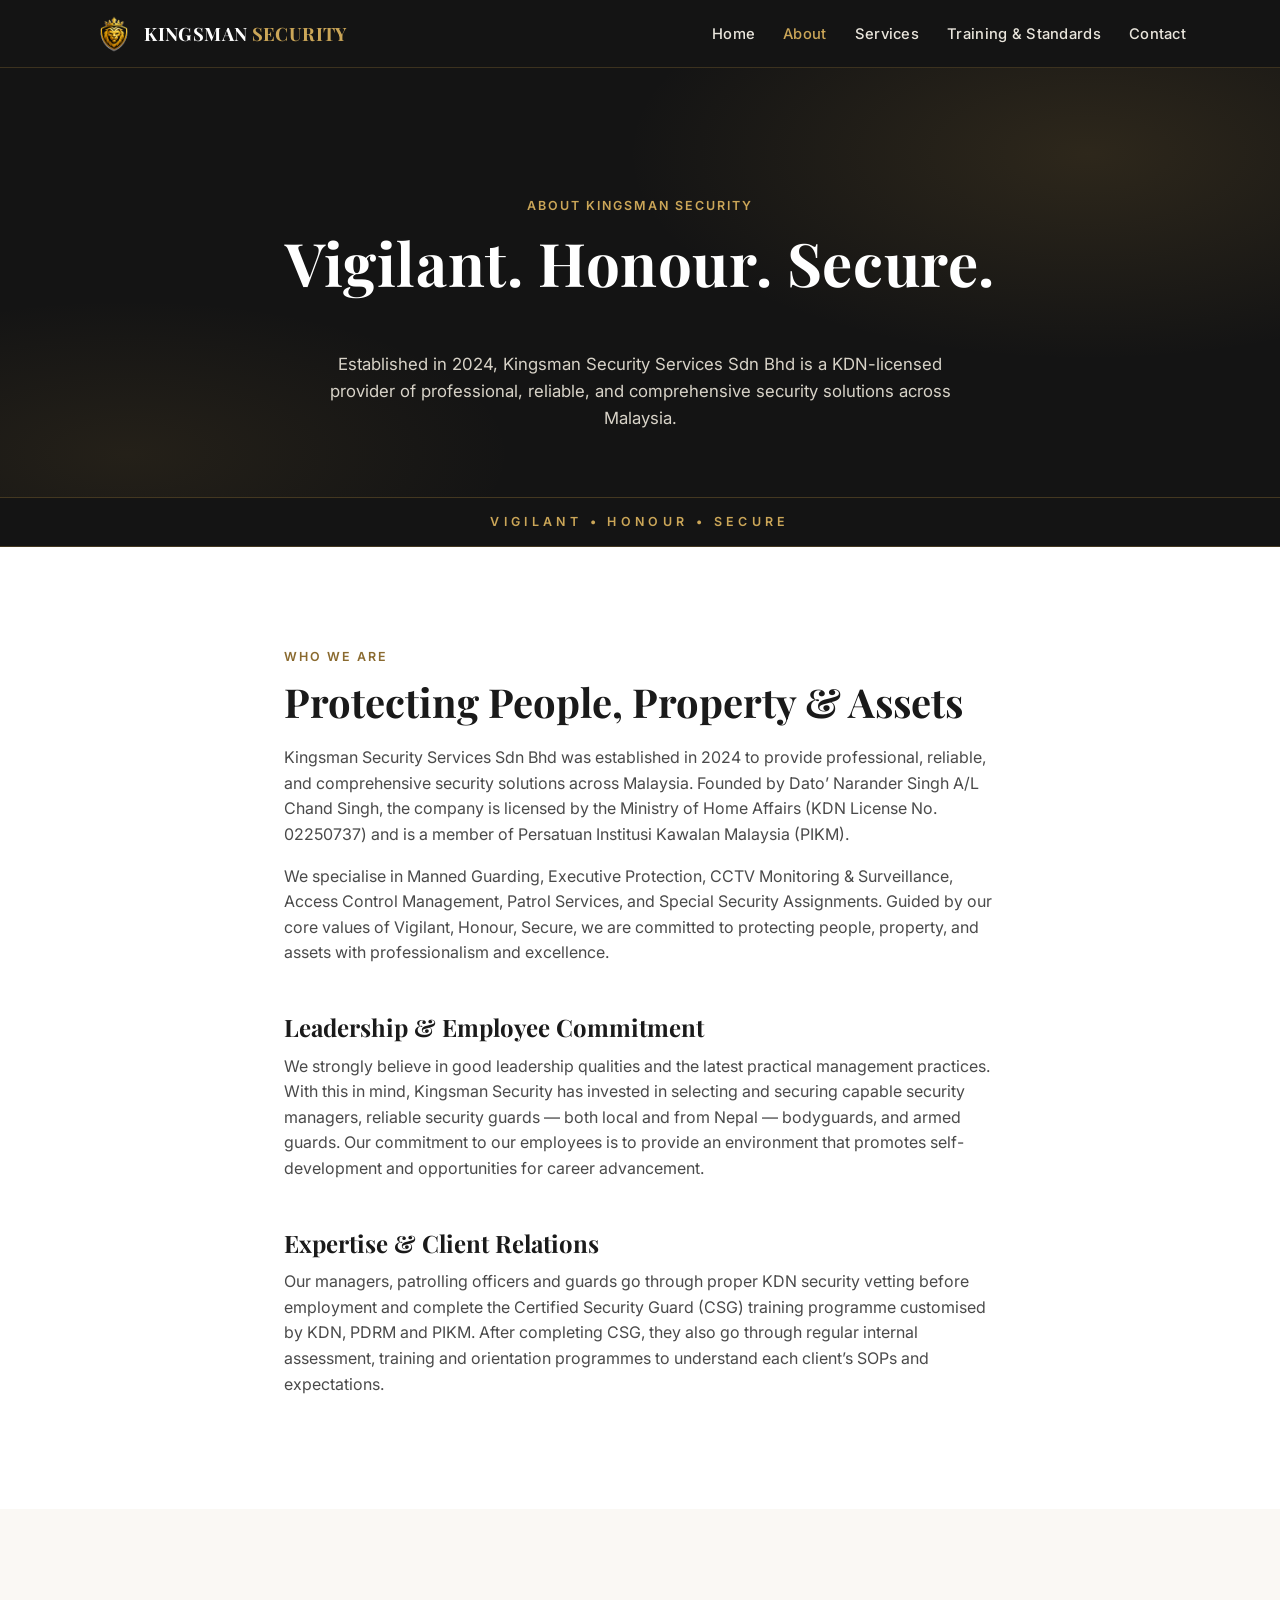
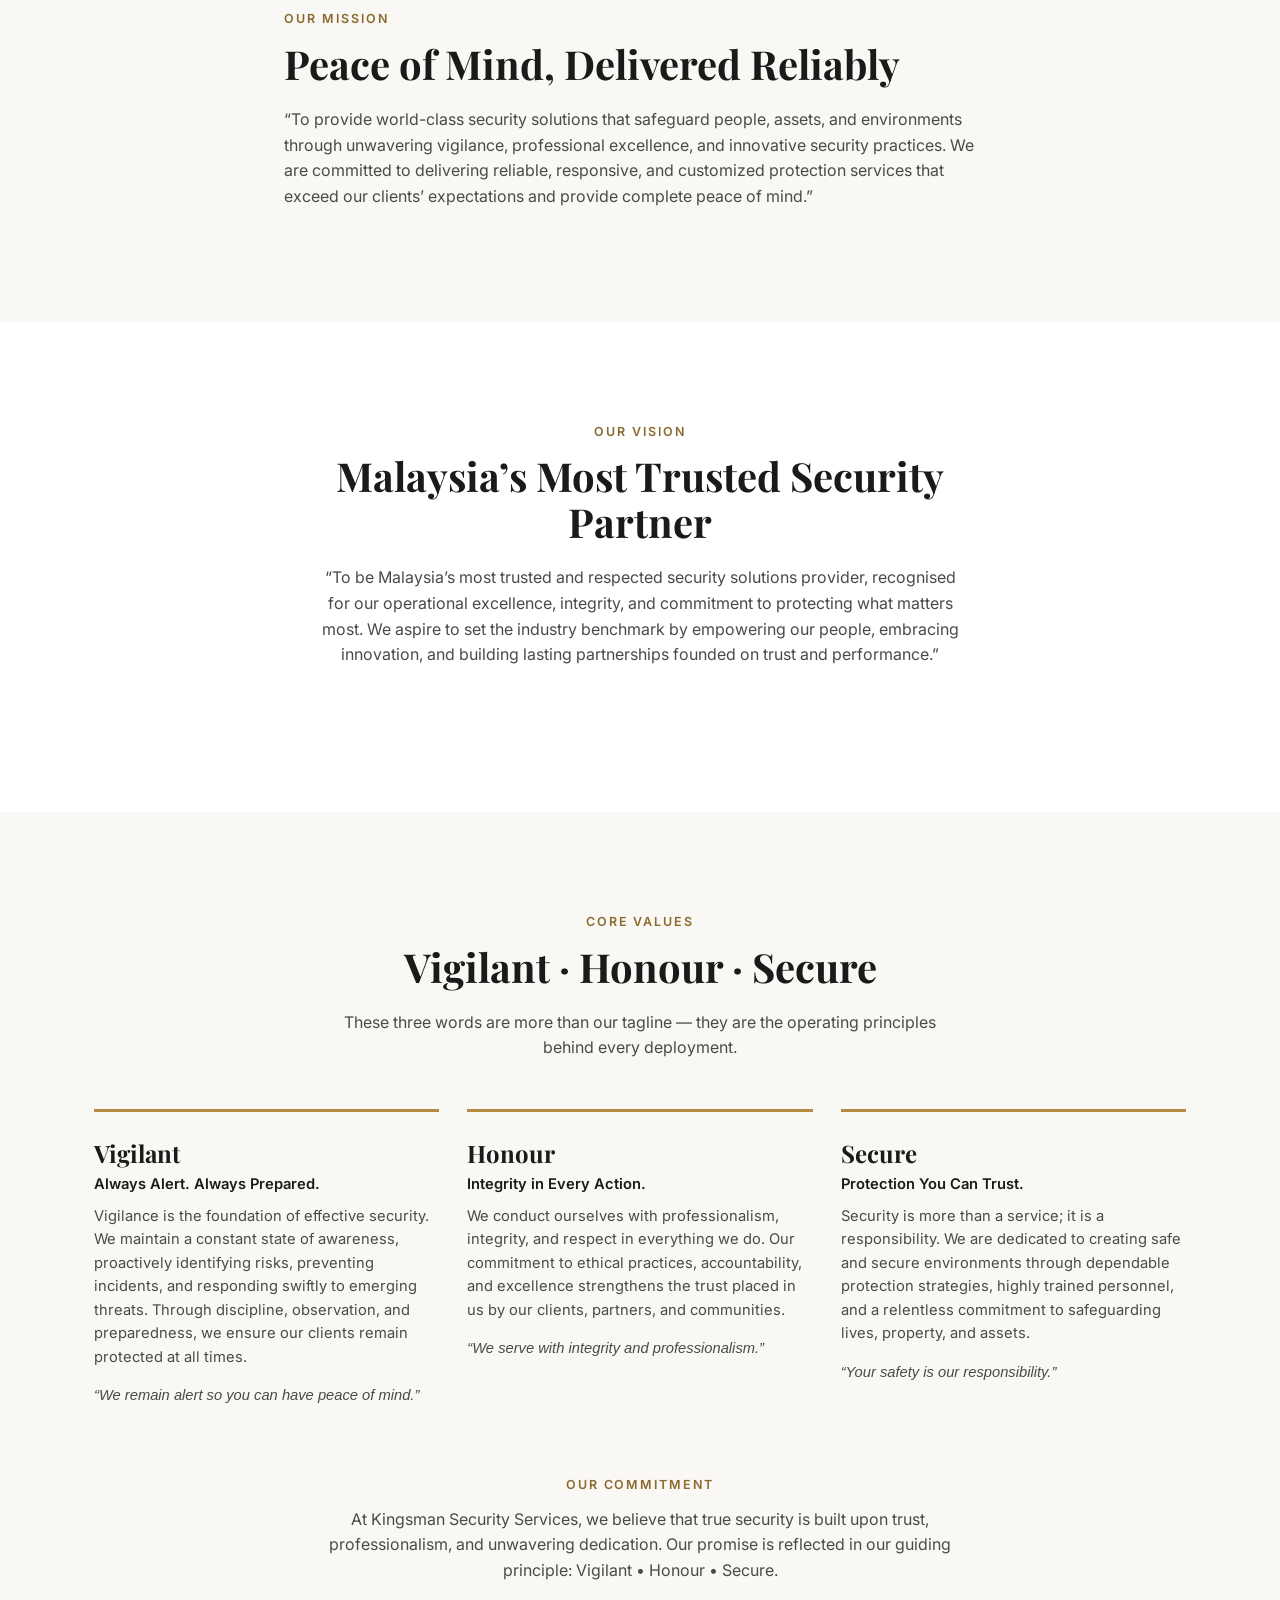
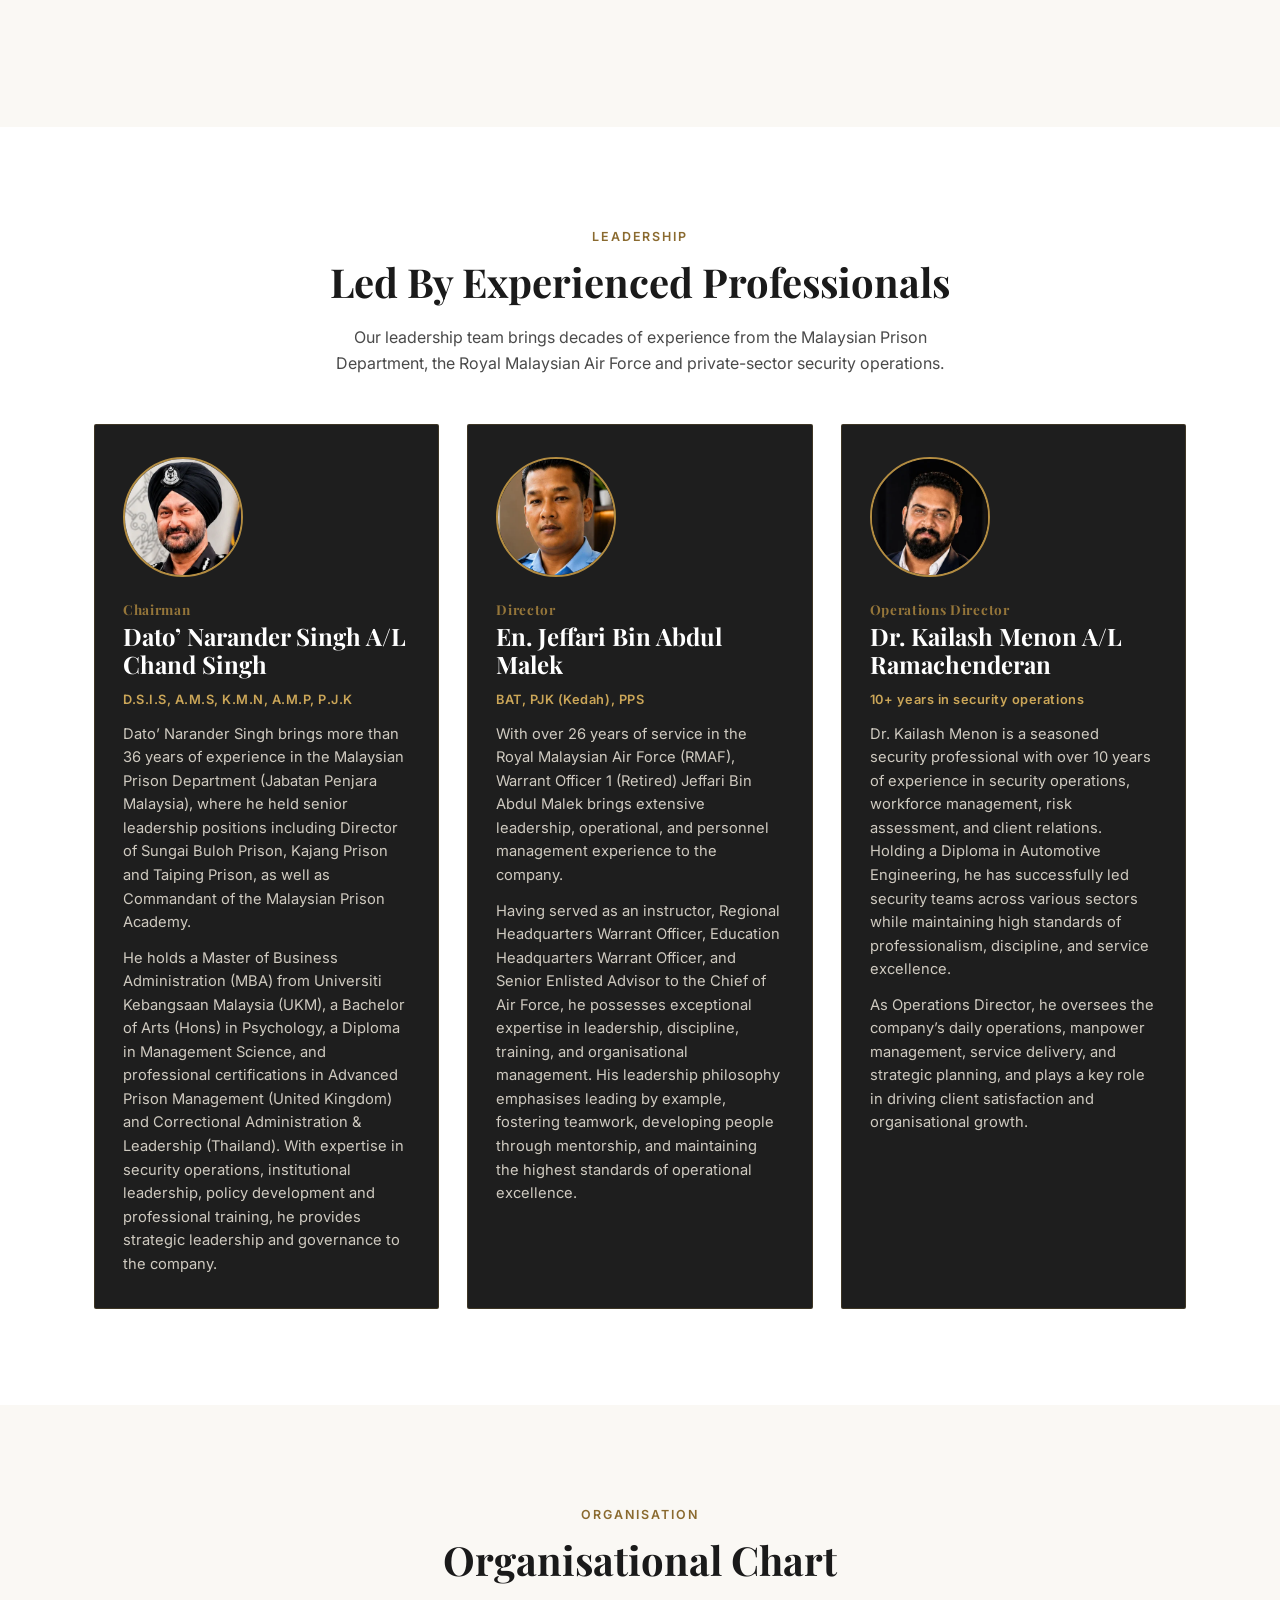
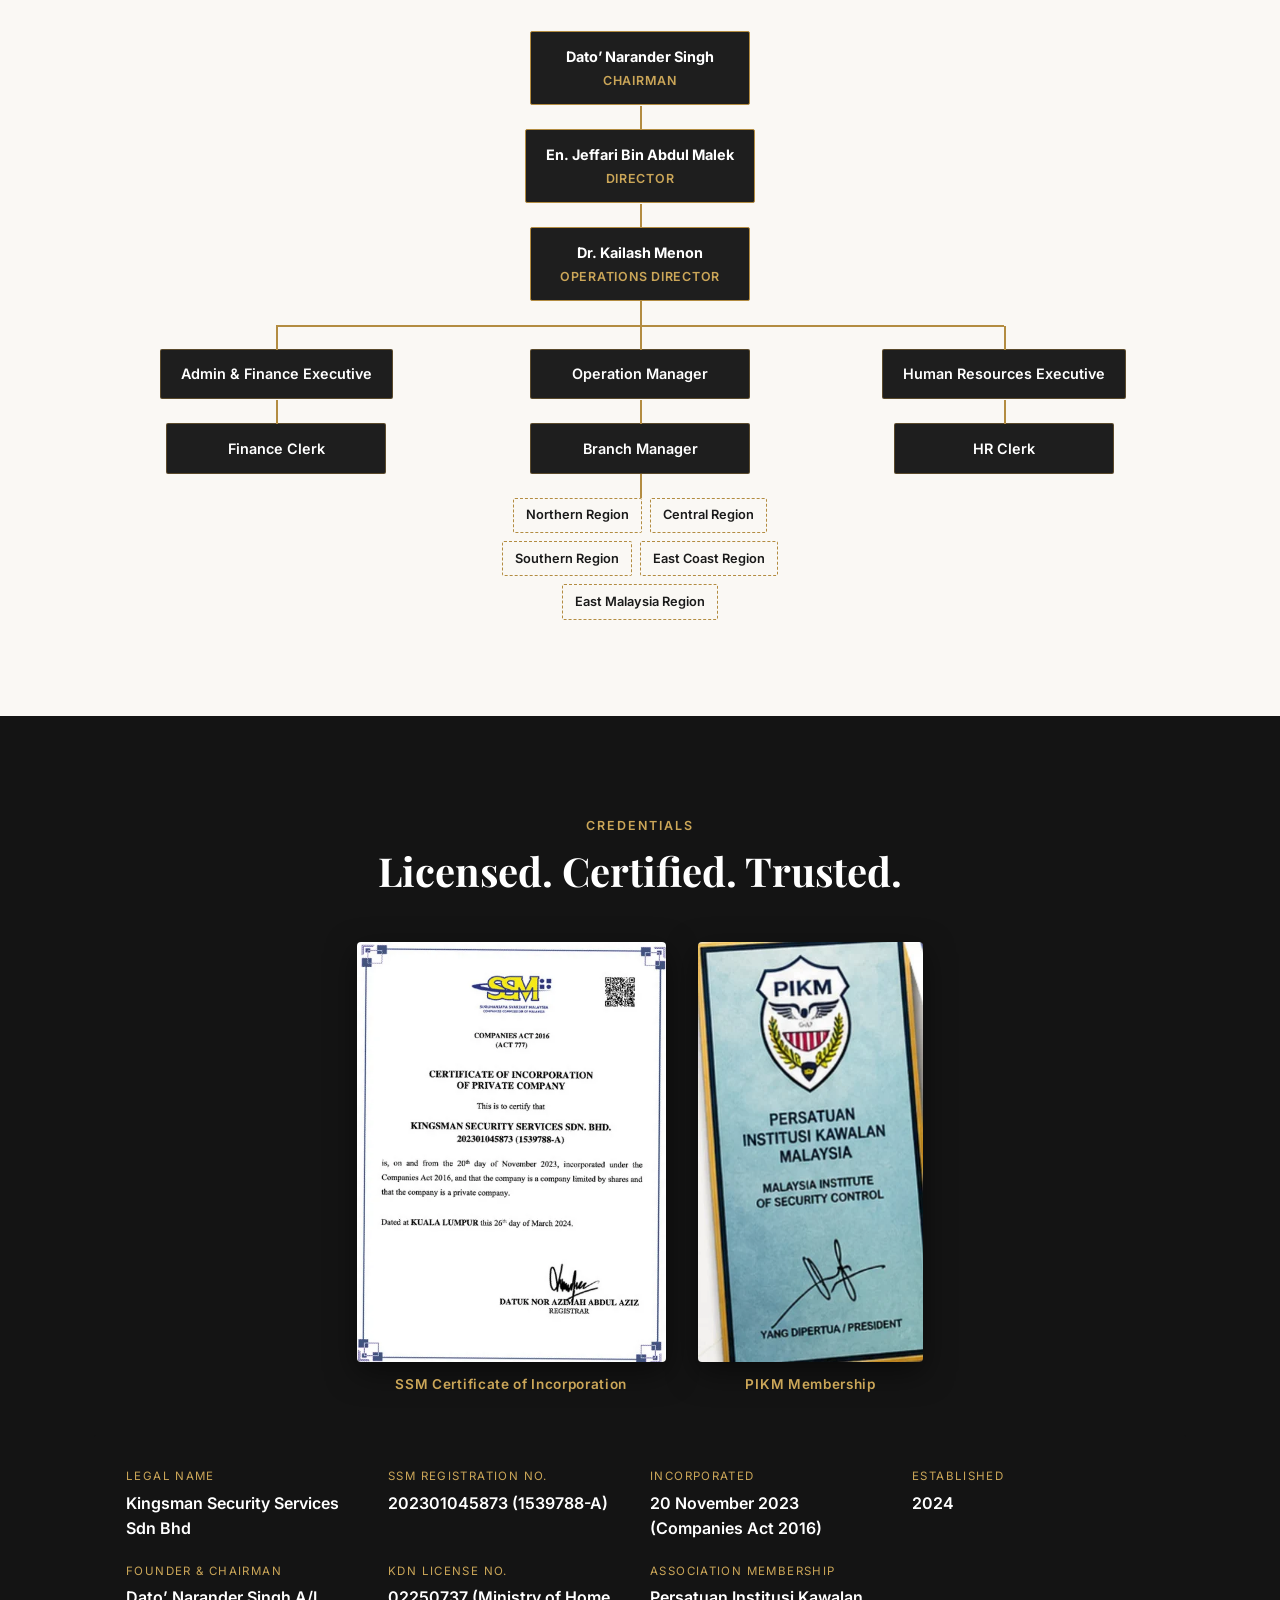
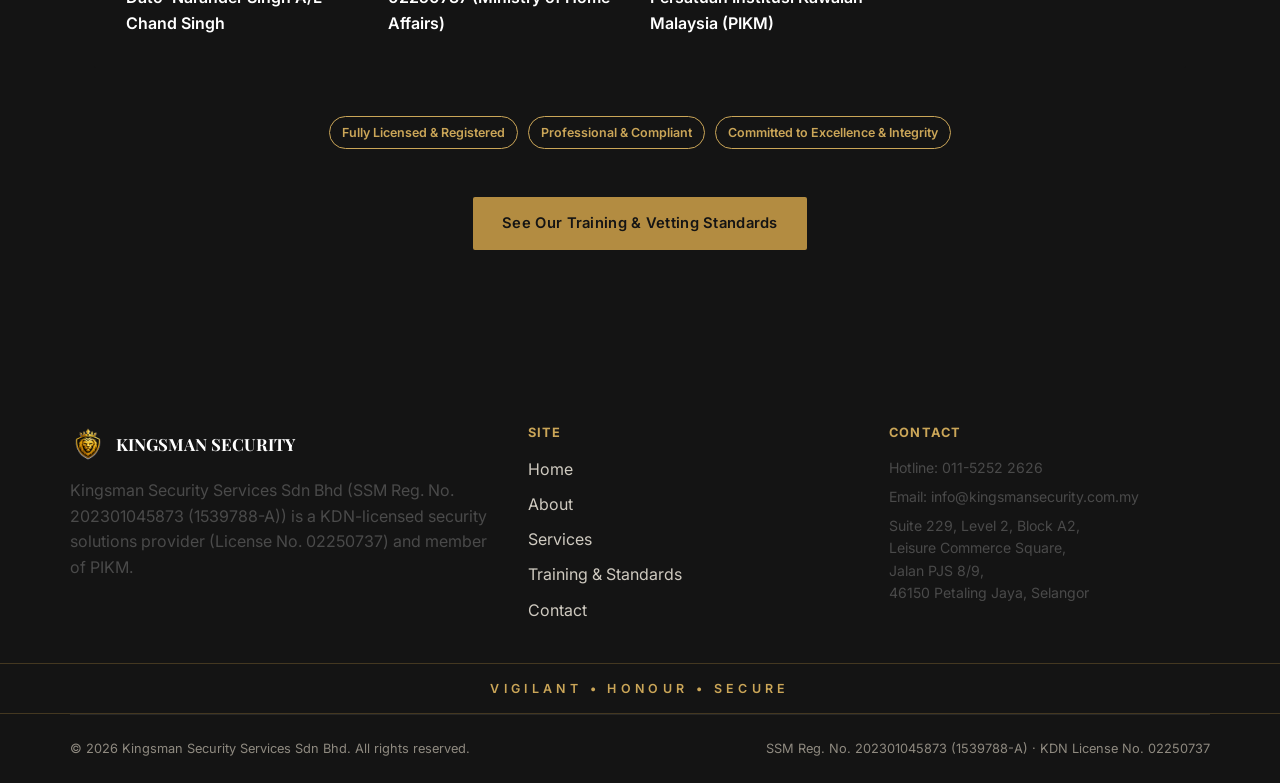
==== commit 117f7616: "Add leadership portraits, org chart, certificates and office map Crop leader portraits and SSM/PIKM " ====
--- a/about.html
+++ b/about.html
@@ -137,6 +137,7 @@
       </div>
       <div class="grid grid--3">
         <div class="pillar-card">
+          <img class="leader-photo" src="assets/leader-narander.webp" alt="Portrait of Dato' Narander Singh A/L Chand Singh, Chairman" width="320" height="320" loading="lazy">
           <span class="card-index">Chairman</span>
           <h3>Dato&rsquo; Narander Singh A/L Chand Singh</h3>
           <p class="value-line">D.S.I.S, A.M.S, K.M.N, A.M.P, P.J.K</p>
@@ -144,6 +145,7 @@
           <p>He holds a Master of Business Administration (MBA) from Universiti Kebangsaan Malaysia (UKM), a Bachelor of Arts (Hons) in Psychology, a Diploma in Management Science, and professional certifications in Advanced Prison Management (United Kingdom) and Correctional Administration &amp; Leadership (Thailand). With expertise in security operations, institutional leadership, policy development and professional training, he provides strategic leadership and governance to the company.</p>
         </div>
         <div class="pillar-card">
+          <img class="leader-photo" src="assets/leader-jeffari.webp" alt="Portrait of En. Jeffari Bin Abdul Malek, Director" width="320" height="320" loading="lazy">
           <span class="card-index">Director</span>
           <h3>En. Jeffari Bin Abdul Malek</h3>
           <p class="value-line">BAT, PJK (Kedah), PPS</p>
@@ -151,6 +153,7 @@
           <p>Having served as an instructor, Regional Headquarters Warrant Officer, Education Headquarters Warrant Officer, and Senior Enlisted Advisor to the Chief of Air Force, he possesses exceptional expertise in leadership, discipline, training, and organisational management. His leadership philosophy emphasises leading by example, fostering teamwork, developing people through mentorship, and maintaining the highest standards of operational excellence.</p>
         </div>
         <div class="pillar-card">
+          <img class="leader-photo" src="assets/leader-kailash.webp" alt="Portrait of Dr. Kailash Menon A/L Ramachenderan, Operations Director" width="320" height="320" loading="lazy">
           <span class="card-index">Operations Director</span>
           <h3>Dr. Kailash Menon A/L Ramachenderan</h3>
           <p class="value-line">10+ years in security operations</p>
@@ -161,11 +164,56 @@
     </div>
   </section>
 
+  <section class="section section--alt">
+    <div class="container">
+      <div class="section-head">
+        <span class="eyebrow">Organisation</span>
+        <h2>Organisational Chart</h2>
+      </div>
+      <div class="org-chart">
+        <div class="org-node org-node--lead"><strong>Dato&rsquo; Narander Singh</strong><span>Chairman</span></div>
+        <div class="org-node org-node--lead"><strong>En. Jeffari Bin Abdul Malek</strong><span>Director</span></div>
+        <div class="org-node org-node--lead"><strong>Dr. Kailash Menon</strong><span>Operations Director</span></div>
+        <div class="org-branches">
+          <div class="org-branch">
+            <div class="org-node">Admin &amp; Finance Executive</div>
+            <div class="org-node">Finance Clerk</div>
+          </div>
+          <div class="org-branch">
+            <div class="org-node">Operation Manager</div>
+            <div class="org-node">Branch Manager</div>
+            <ul class="org-regions">
+              <li>Northern Region</li>
+              <li>Central Region</li>
+              <li>Southern Region</li>
+              <li>East Coast Region</li>
+              <li>East Malaysia Region</li>
+            </ul>
+          </div>
+          <div class="org-branch">
+            <div class="org-node">Human Resources Executive</div>
+            <div class="org-node">HR Clerk</div>
+          </div>
+        </div>
+      </div>
+    </div>
+  </section>
+
   <section class="section section--dark">
     <div class="container">
       <div class="section-head">
         <span class="eyebrow">Credentials</span>
-        <h2>Licensed, Registered &amp; Recognised</h2>
+        <h2>Licensed. Certified. Trusted.</h2>
+      </div>
+      <div class="cert-row">
+        <figure>
+          <img src="assets/cert-ssm-incorporation.webp" alt="SSM Certificate of Incorporation for Kingsman Security Services Sdn. Bhd., 202301045873 (1539788-A), incorporated 20 November 2023" width="600" height="815" loading="lazy">
+          <figcaption>SSM Certificate of Incorporation</figcaption>
+        </figure>
+        <figure>
+          <img src="assets/cert-pikm-membership.webp" alt="Persatuan Institusi Kawalan Malaysia (PIKM) membership card" width="300" height="559" loading="lazy">
+          <figcaption>PIKM Membership</figcaption>
+        </figure>
       </div>
       <dl class="credential-box">
         <div>
@@ -197,6 +245,11 @@
           <dd>Persatuan Institusi Kawalan Malaysia (PIKM)</dd>
         </div>
       </dl>
+      <div class="tag-list mt-lg" style="justify-content:center;">
+        <span class="tag">Fully Licensed &amp; Registered</span>
+        <span class="tag">Professional &amp; Compliant</span>
+        <span class="tag">Committed to Excellence &amp; Integrity</span>
+      </div>
       <p class="text-center mt-lg"><a class="btn btn-gold" href="training-standards.html">See Our Training &amp; Vetting Standards</a></p>
     </div>
   </section>
--- a/styles.css
+++ b/styles.css
@@ -359,6 +359,116 @@
 .pillar-card p + p { margin-top: 0.75rem; }
 .pillar-card .value-line { color: var(--gold-light); font-weight: 600; font-size: 0.8rem; letter-spacing: 0.04em; }
 
+/* leadership portraits */
+.leader-photo {
+  width: 120px;
+  height: 120px;
+  border-radius: 50%;
+  border: 2px solid var(--gold);
+  object-fit: cover;
+  margin-bottom: 1.25rem;
+}
+
+/* ------------------------------------------------------------- org chart */
+.org-chart { display: flex; flex-direction: column; align-items: center; }
+.org-node {
+  background: var(--charcoal);
+  color: var(--paper);
+  border: 1px solid rgba(179,140,65,0.4);
+  border-radius: var(--radius);
+  padding: 0.8rem 1.25rem;
+  text-align: center;
+  font-size: 0.9rem;
+  font-weight: 600;
+  min-width: 220px;
+  position: relative;
+}
+.org-node strong { display: block; color: var(--paper); }
+.org-node span { display: block; color: var(--gold-light); font-size: 0.78rem; letter-spacing: 0.06em; text-transform: uppercase; margin-top: 0.2rem; }
+.org-node--lead { border-color: var(--gold); }
+.org-chart > .org-node + .org-node,
+.org-branch > * + * { margin-top: 1.5rem; }
+.org-chart > .org-node + .org-node::before,
+.org-branch > * + *::before {
+  content: "";
+  position: absolute;
+  top: -1.5rem;
+  left: 50%;
+  height: 1.5rem;
+  border-left: 2px solid var(--gold);
+}
+.org-branches {
+  display: grid;
+  grid-template-columns: repeat(3, 1fr);
+  gap: 1.5rem 0;
+  width: 100%;
+  margin-top: 1.5rem;
+  padding-top: 1.5rem;
+  position: relative;
+}
+.org-branches::before {
+  content: "";
+  position: absolute;
+  top: 0;
+  left: calc(100% / 6);
+  right: calc(100% / 6);
+  border-top: 2px solid var(--gold);
+}
+.org-branches::after {
+  content: "";
+  position: absolute;
+  top: -1.5rem;
+  left: 50%;
+  height: 1.5rem;
+  border-left: 2px solid var(--gold);
+}
+.org-branch > :first-child::before {
+  content: "";
+  position: absolute;
+  top: -1.5rem;
+  left: 50%;
+  height: 1.5rem;
+  border-left: 2px solid var(--gold);
+}
+.org-branch { display: flex; flex-direction: column; align-items: center; padding: 0 0.75rem; }
+.org-regions {
+  list-style: none;
+  margin: 1.5rem 0 0;
+  padding: 0;
+  display: flex;
+  flex-wrap: wrap;
+  justify-content: center;
+  gap: 0.5rem;
+  position: relative;
+}
+.org-regions li {
+  border: 1px dashed var(--gold);
+  border-radius: var(--radius);
+  padding: 0.4rem 0.75rem;
+  font-size: 0.8rem;
+  font-weight: 600;
+  color: var(--ink);
+}
+@media (max-width: 720px) {
+  .org-branches { grid-template-columns: 1fr; }
+  .org-branches::before { display: none; }
+  .org-branch + .org-branch > :first-child::before { display: none; }
+  .org-node { min-width: 0; width: 100%; }
+}
+
+/* ------------------------------------------------------- certificates */
+.cert-row {
+  display: flex;
+  flex-wrap: wrap;
+  justify-content: center;
+  align-items: flex-end;
+  gap: 2rem;
+  margin-bottom: 2.5rem;
+}
+.cert-row figure { margin: 0; text-align: center; }
+.cert-row img { border-radius: 4px; box-shadow: 0 10px 30px rgba(0,0,0,0.5); max-height: 420px; width: auto; max-width: 100%; }
+.cert-row figcaption { margin-top: 0.75rem; color: var(--gold-light); font-size: 0.85rem; font-weight: 600; letter-spacing: 0.05em; }
+
 /* ------------------------------------------------------------- value cards */
 .value-card {
   border-top: 3px solid var(--gold);
@@ -523,3 +633,13 @@
   z-index: 1000;
 }
 .skip-link:focus { left: 1rem; top: 1rem; }
+
+/* ------------------------------------------------------------- map */
+.map-embed {
+  display: block;
+  width: 100%;
+  height: 300px;
+  border: 1px solid var(--line);
+  border-radius: var(--radius);
+  margin: 1.25rem 0 0.5rem;
+}
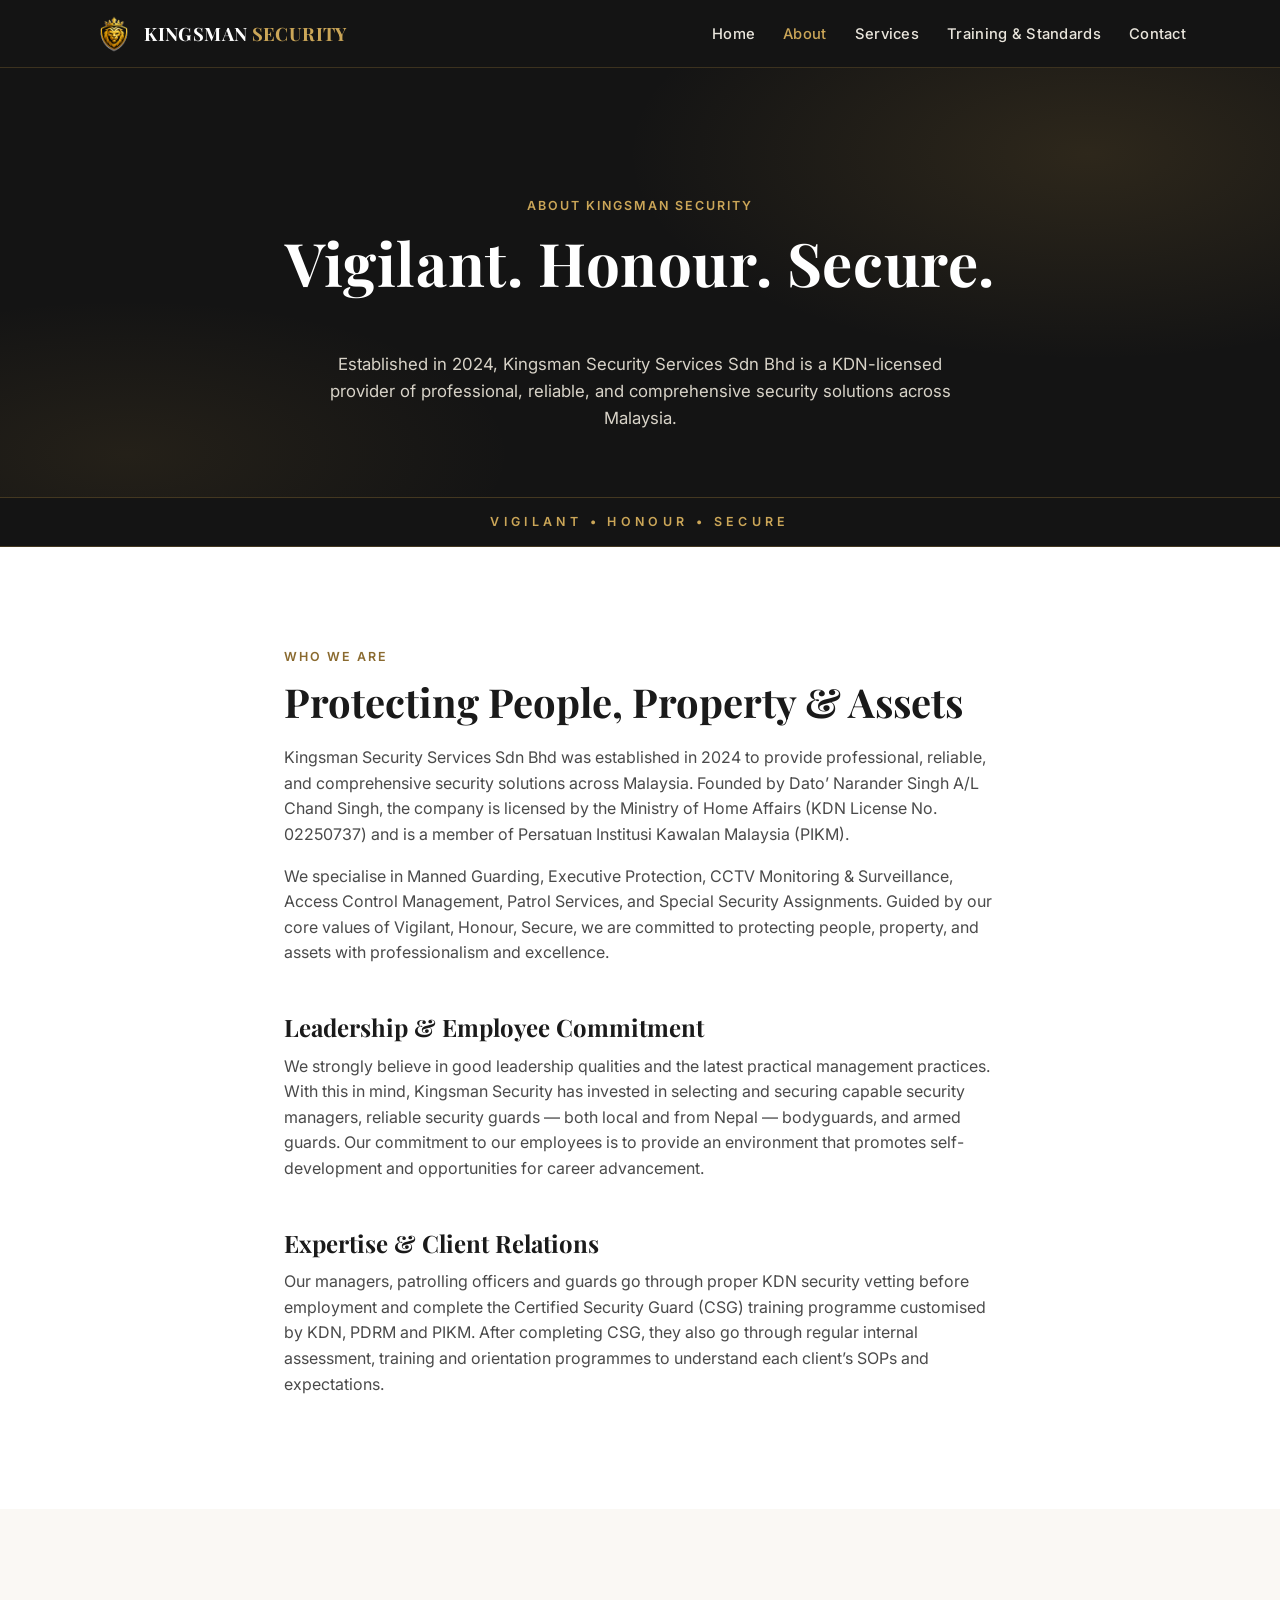
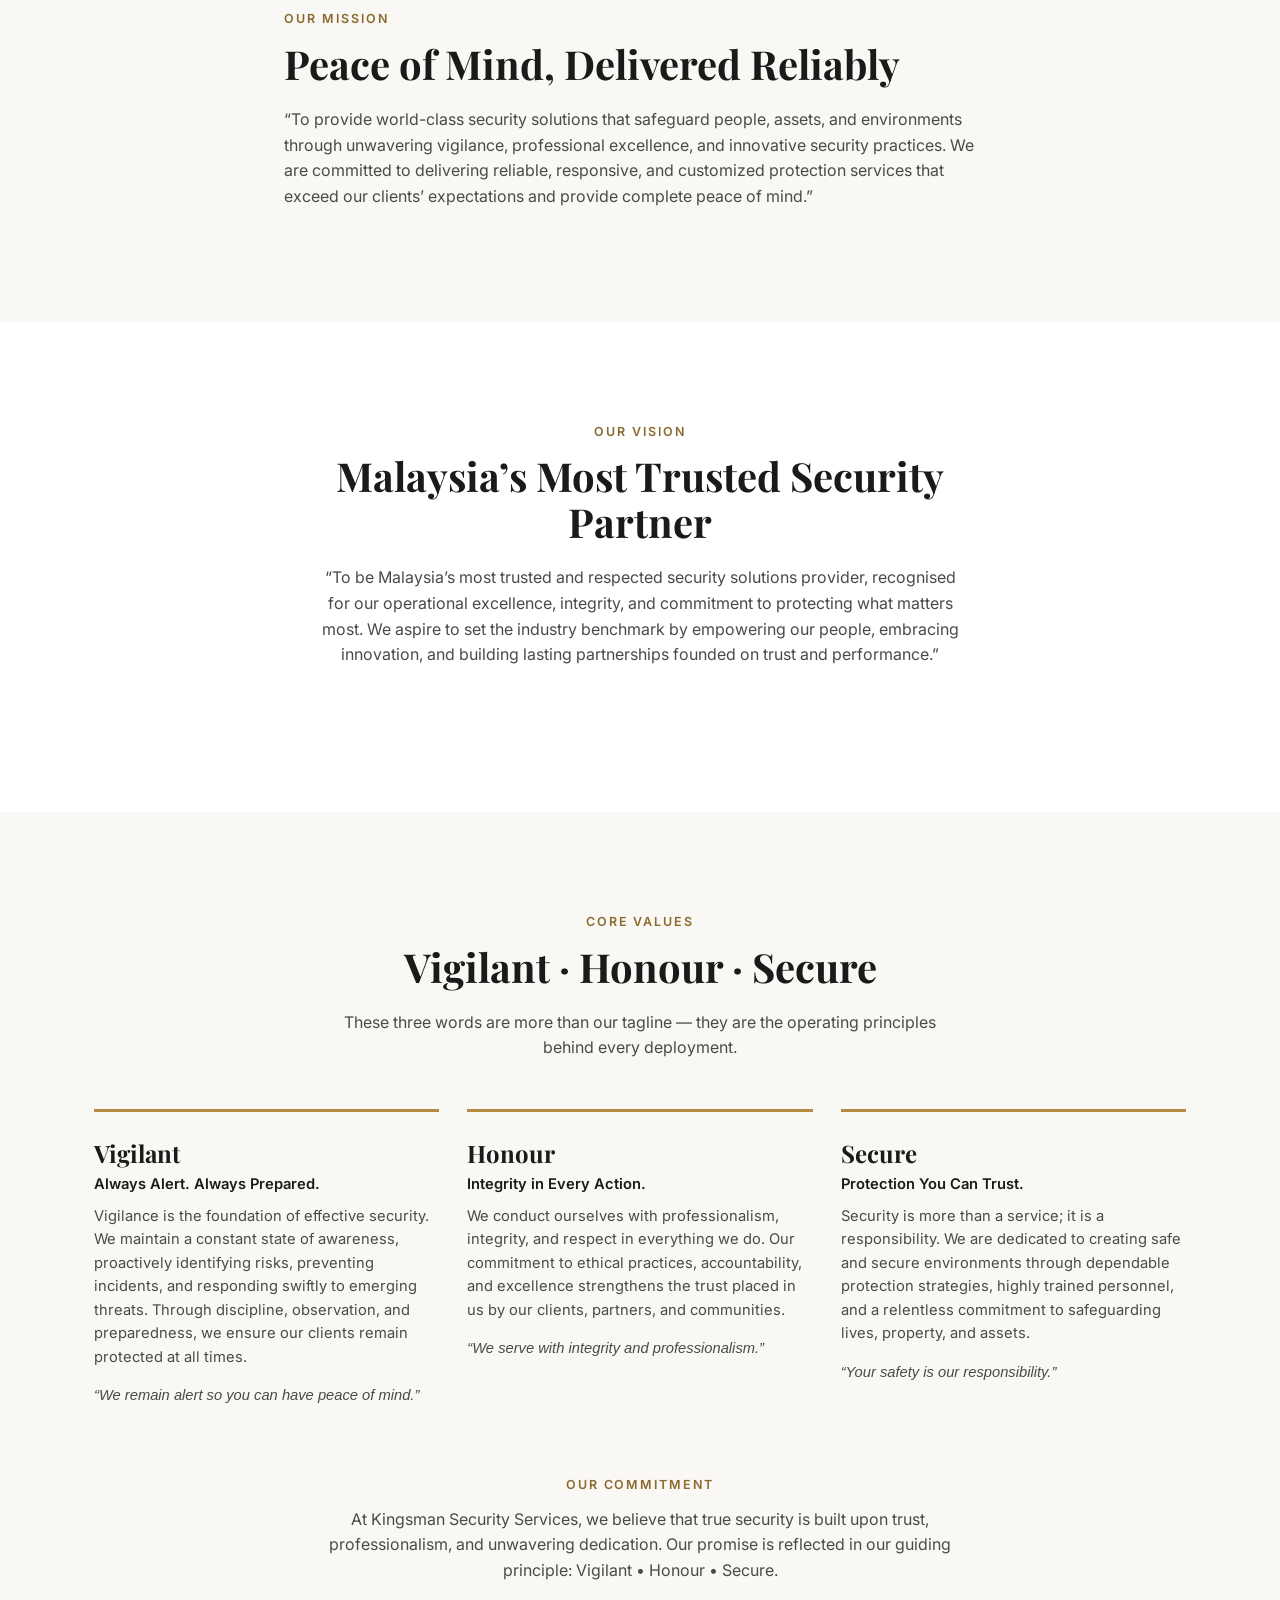
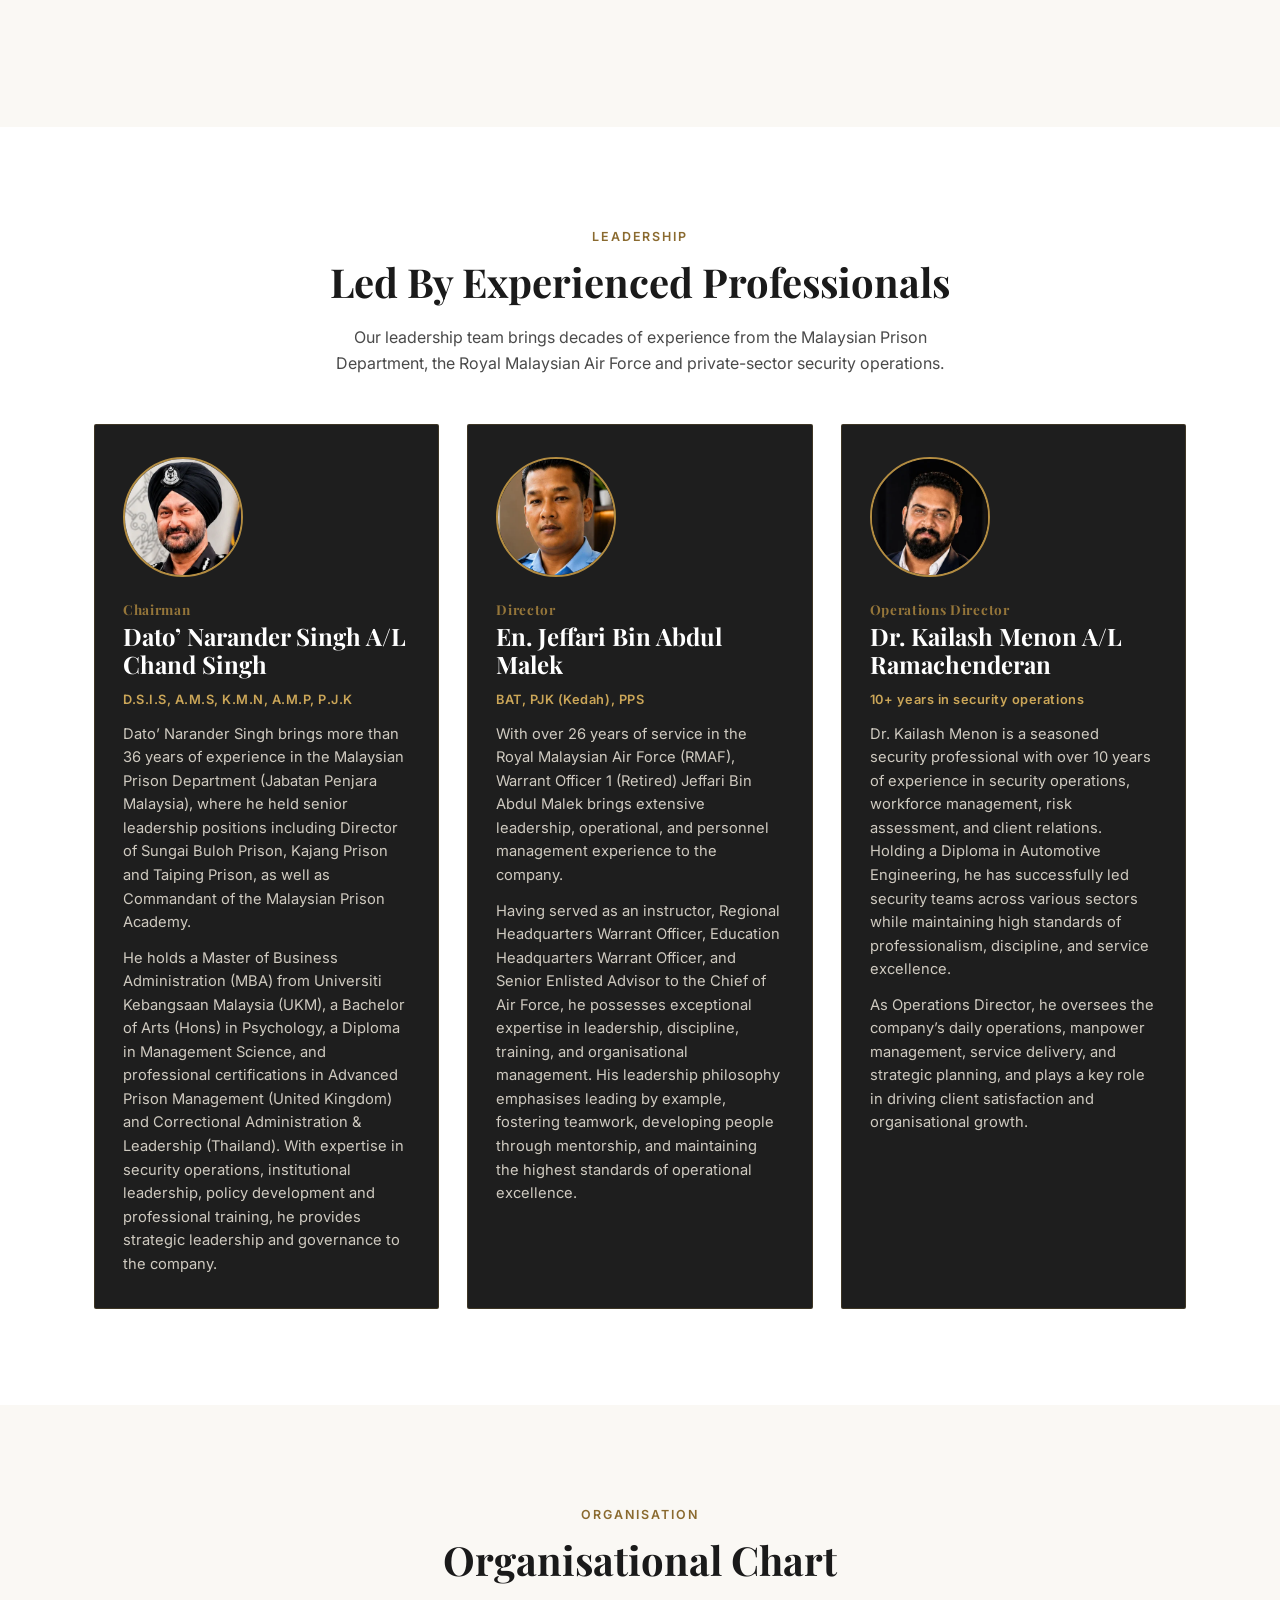
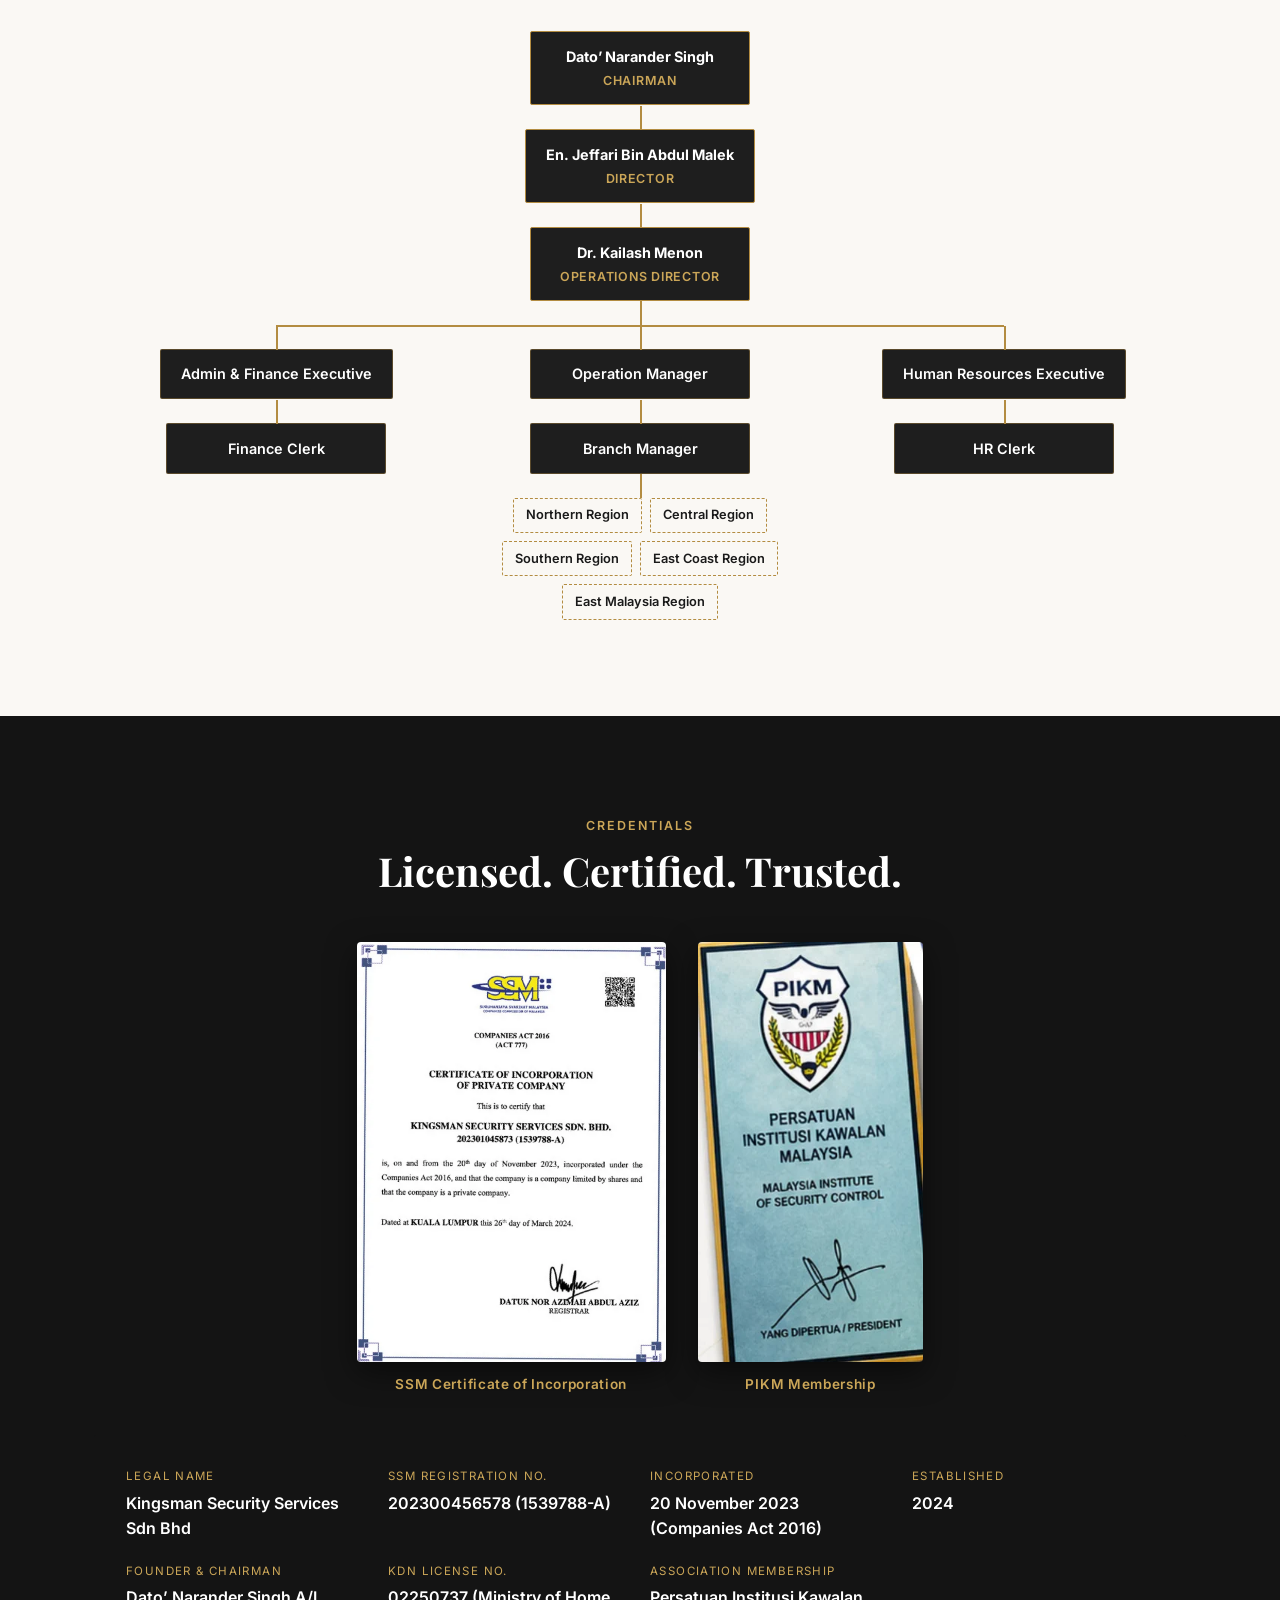
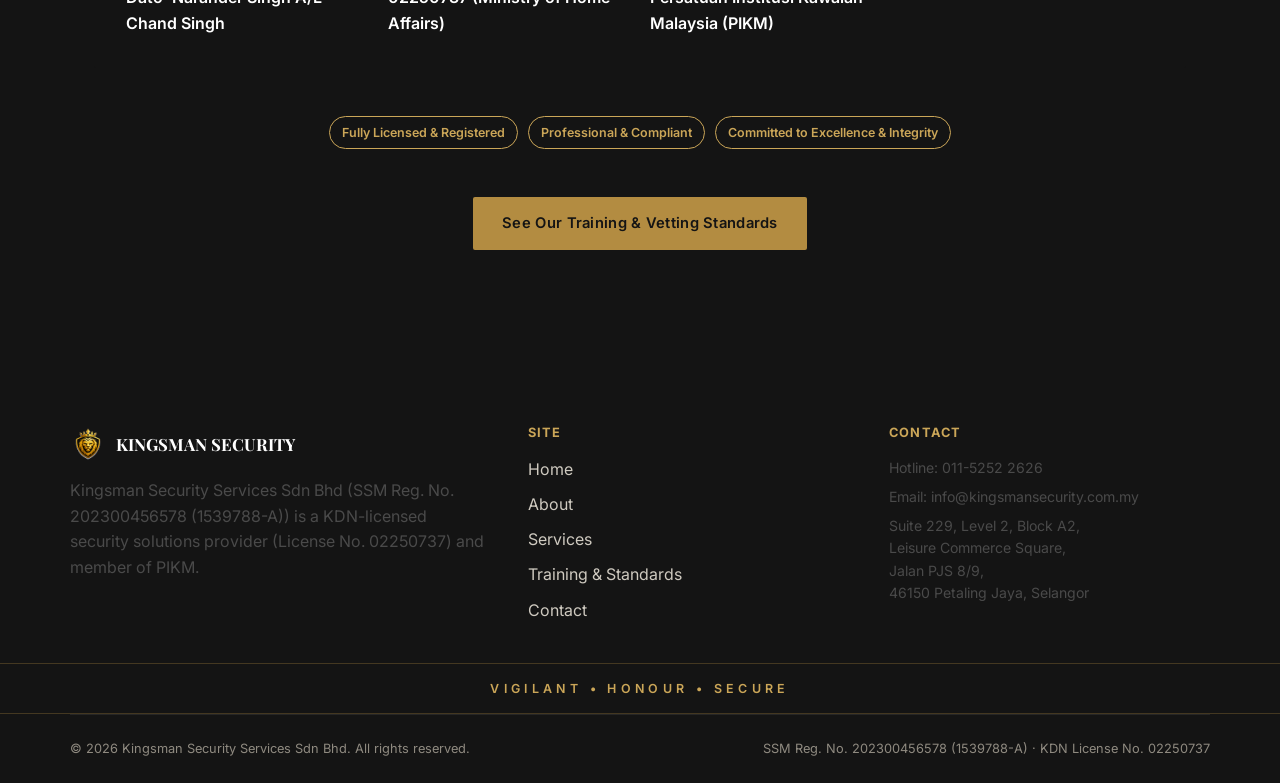
==== commit 5f26e343: "Use registration number 202300456578 (1539788-A) per company profile Co-Authored-By: Claude Opus 5.5" ====
--- a/about.html
+++ b/about.html
@@ -4,7 +4,7 @@
 <meta charset="UTF-8">
 <meta name="viewport" content="width=device-width, initial-scale=1.0">
 <title>About Us | Kingsman Security Services Sdn Bhd</title>
-<meta name="description" content="Kingsman Security Services Sdn Bhd (SSM Reg. No. 202301045873 (1539788-A)) — founded 2024 by Dato' Narander Singh A/L Chand Singh. Our mission, vision, core values, leadership team and KDN-licensed credentials.">
+<meta name="description" content="Kingsman Security Services Sdn Bhd (SSM Reg. No. 202300456578 (1539788-A)) — founded 2024 by Dato' Narander Singh A/L Chand Singh. Our mission, vision, core values, leadership team and KDN-licensed credentials.">
 <link rel="canonical" href="https://www.kingsmansecurity.com.my/about.html">
 
 <meta property="og:type" content="website">
@@ -207,7 +207,7 @@
       </div>
       <div class="cert-row">
         <figure>
-          <img src="assets/cert-ssm-incorporation.webp" alt="SSM Certificate of Incorporation for Kingsman Security Services Sdn. Bhd., 202301045873 (1539788-A), incorporated 20 November 2023" width="600" height="815" loading="lazy">
+          <img src="assets/cert-ssm-incorporation.webp" alt="SSM Certificate of Incorporation for Kingsman Security Services Sdn. Bhd., incorporated 20 November 2023" width="600" height="815" loading="lazy">
           <figcaption>SSM Certificate of Incorporation</figcaption>
         </figure>
         <figure>
@@ -222,7 +222,7 @@
         </div>
         <div>
           <dt>SSM Registration No.</dt>
-          <dd>202301045873 (1539788-A)</dd>
+          <dd>202300456578 (1539788-A)</dd>
         </div>
         <div>
           <dt>Incorporated</dt>
@@ -263,7 +263,7 @@
         <img src="assets/apple-touch-icon.png" alt="Kingsman Security lion-crest logo" width="36" height="36">
         <span>KINGSMAN SECURITY</span>
       </div>
-      <p>Kingsman Security Services Sdn Bhd (SSM Reg. No. 202301045873 (1539788-A)) is a KDN-licensed security solutions provider (License No. 02250737) and member of PIKM.</p>
+      <p>Kingsman Security Services Sdn Bhd (SSM Reg. No. 202300456578 (1539788-A)) is a KDN-licensed security solutions provider (License No. 02250737) and member of PIKM.</p>
     </div>
     <div class="footer-col">
       <h4>Site</h4>
@@ -285,7 +285,7 @@
   <div class="motif-strip">Vigilant &bull; Honour &bull; Secure</div>
   <div class="container footer-bottom">
     <span>&copy; <span data-year>2026</span> Kingsman Security Services Sdn Bhd. All rights reserved.</span>
-    <span>SSM Reg. No. 202301045873 (1539788-A) &middot; KDN License No. 02250737</span>
+    <span>SSM Reg. No. 202300456578 (1539788-A) &middot; KDN License No. 02250737</span>
   </div>
 </footer>
 
